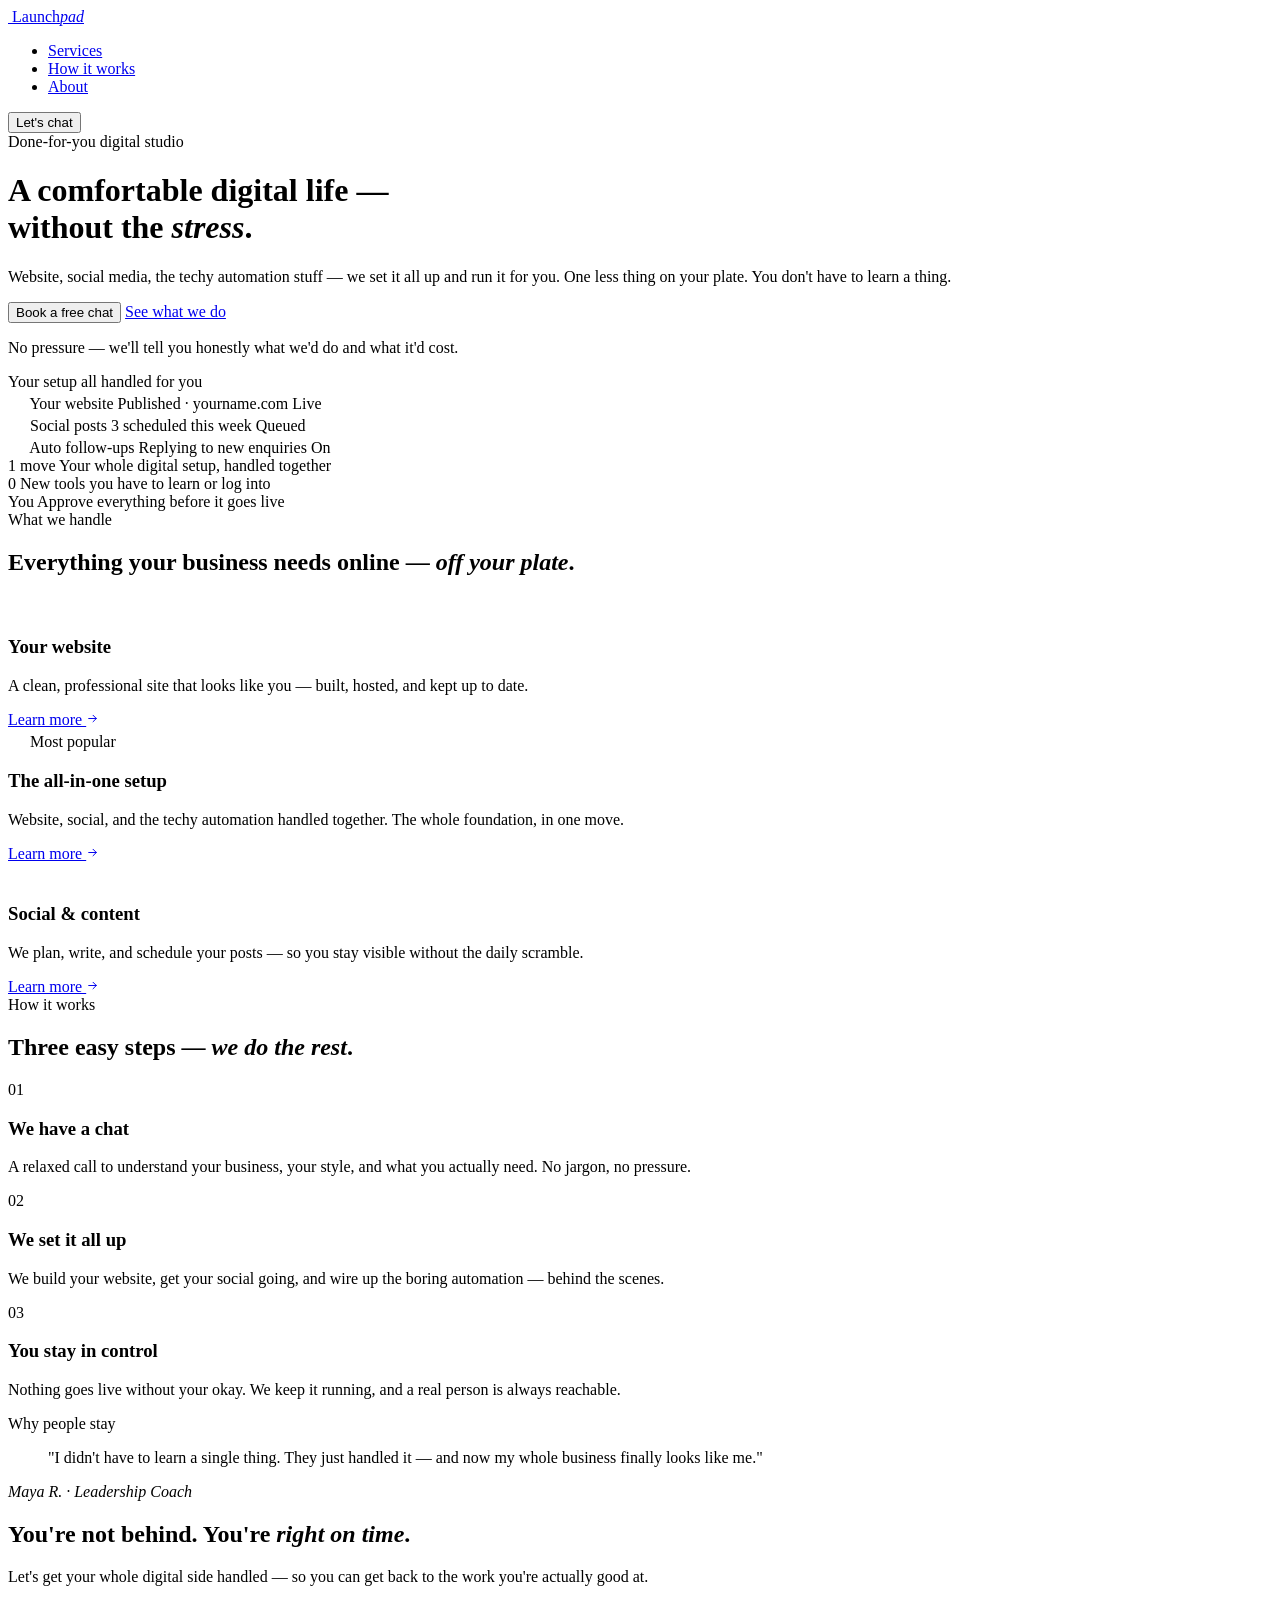
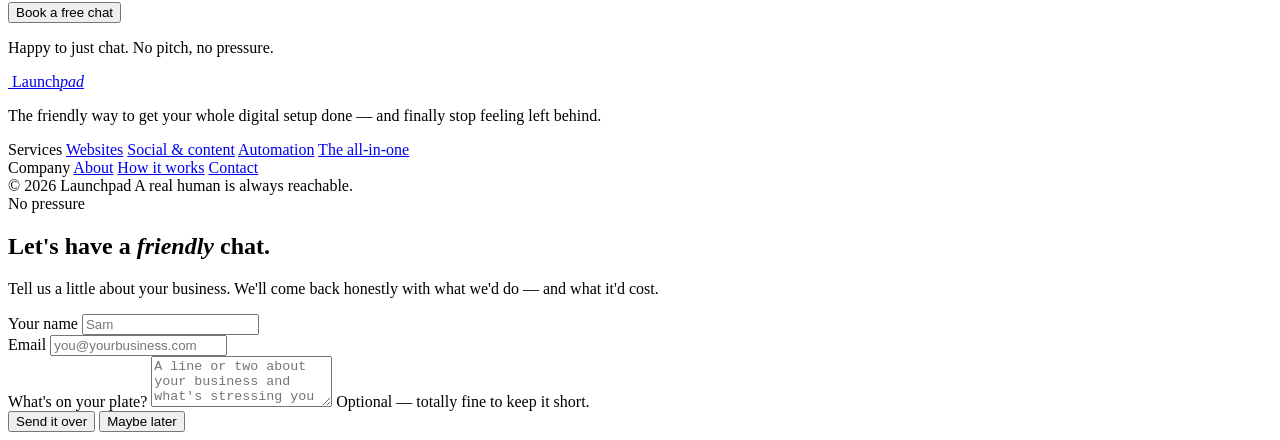
==== index.html @ 90c1f5ce "Add files via upload" ====
<!DOCTYPE html>
<html lang="en">
<head>
  <meta charset="utf-8">
  <meta name="viewport" content="width=device-width, initial-scale=1">
  <title>Launchpad — Done-for-you digital studio</title>
  <meta name="description" content="Website, social media, and the techy automation stuff — we set it all up and run it for you. One less thing on your plate.">

  <!-- Fonts -->
  <link rel="preconnect" href="https://fonts.googleapis.com">
  <link rel="preconnect" href="https://fonts.gstatic.com" crossorigin>
  <link href="https://fonts.googleapis.com/css2?family=DM+Serif+Display:ital@0;1&family=DM+Sans:wght@300;400;500&display=swap" rel="stylesheet">

  <!-- Brand styles -->
  <link rel="stylesheet" href="css/brand.css">

  <!-- Favicon -->
  <link rel="icon" type="image/png" href="assets/launchpad-icon.png">
</head>
<body>

  <!-- ===================== NAV ===================== -->
  <nav class="nav" role="navigation" aria-label="Main navigation">
    <a href="#" class="nav__logo" aria-label="Launchpad home">
      <img src="assets/launchpad-icon.png" alt="" class="nav__logo-img">
      <span class="nav__logo-text">Launch<em>pad</em></span>
    </a>
    <ul class="nav__links" role="list">
      <li><a href="#services" class="active">Services</a></li>
      <li><a href="#how-it-works">How it works</a></li>
      <li><a href="#about">About</a></li>
    </ul>
    <div class="nav__cta">
      <button class="btn btn--primary" data-open-modal>Let's chat</button>
    </div>
  </nav>

  <!-- ===================== HERO ===================== -->
  <header class="hero" id="hero">
    <div class="hero__copy">
      <div class="eyebrow">Done-for-you digital studio</div>

      <h1 class="headline-h1 hero__headline">
        A comfortable digital life —<br>
        without the <em class="accent-word">stress</em>.
      </h1>

      <p class="hero__body">
        Website, social media, the techy automation stuff — we set it all up and run it
        for you. One less thing on your plate. You don't have to learn a thing.
      </p>

      <div class="hero__actions">
        <button class="btn btn--primary" data-open-modal>Book a free chat</button>
        <a href="#services" class="btn btn--outline">See what we do</a>
      </div>

      <p class="hero__reassurance">No pressure — we'll tell you honestly what we'd do and what it'd cost.</p>
    </div>

    <!-- Live status panel -->
    <div class="live-panel" aria-label="Your setup, all handled for you">
      <div class="live-panel__header">
        <span class="live-panel__title">Your setup</span>
        <span class="live-panel__subtitle">all handled for you</span>
      </div>

      <div class="status-card">
        <span class="status-card__icon">
          <!-- icon: site -->
          <svg class="icon" width="18" height="18" viewBox="0 0 24 24" fill="none" stroke="var(--lilac-rose)" stroke-width="1.8" stroke-linecap="round" stroke-linejoin="round" aria-hidden="true">
            <rect x="3" y="4" width="18" height="14" rx="2"/><path d="M3 9h18M8 18v3M16 18v3"/>
          </svg>
        </span>
        <span class="status-card__info">
          <span class="status-card__label">Your website</span>
          <span class="status-card__meta">Published · yourname.com</span>
        </span>
        <span class="badge badge--live">Live</span>
      </div>

      <div class="status-card">
        <span class="status-card__icon">
          <!-- icon: social -->
          <svg class="icon" width="18" height="18" viewBox="0 0 24 24" fill="none" stroke="var(--lilac-rose)" stroke-width="1.8" stroke-linecap="round" stroke-linejoin="round" aria-hidden="true">
            <path d="M18 8a3 3 0 1 0-2.8-4M6 15a3 3 0 1 0 .2 1M18 19a3 3 0 1 0-2.9-3.8"/>
            <path d="M8.6 13.7l6.8 3.6M15.3 7.7l-6.7 3.9"/>
          </svg>
        </span>
        <span class="status-card__info">
          <span class="status-card__label">Social posts</span>
          <span class="status-card__meta">3 scheduled this week</span>
        </span>
        <span class="badge badge--default">Queued</span>
      </div>

      <div class="status-card">
        <span class="status-card__icon">
          <!-- icon: spark -->
          <svg class="icon" width="18" height="18" viewBox="0 0 24 24" fill="none" stroke="var(--lilac-rose)" stroke-width="1.8" stroke-linecap="round" stroke-linejoin="round" aria-hidden="true">
            <path d="M12 3l2.5 5 5.5.8-4 3.9.9 5.5L12 21l-4.9-2.6.9-5.5-4-3.9 5.5-.8z"/>
          </svg>
        </span>
        <span class="status-card__info">
          <span class="status-card__label">Auto follow-ups</span>
          <span class="status-card__meta">Replying to new enquiries</span>
        </span>
        <span class="badge badge--live">On</span>
      </div>
    </div>
  </header>

  <!-- ===================== PROOF BAR ===================== -->
  <section class="proof-bar" aria-label="Why Launchpad">
    <div class="proof-bar__inner">
      <div class="proof-stat">
        <span class="proof-stat__number">1 move</span>
        <span class="proof-stat__label">Your whole digital setup, handled together</span>
      </div>
      <div class="proof-stat">
        <span class="proof-stat__number">0</span>
        <span class="proof-stat__label">New tools you have to learn or log into</span>
      </div>
      <div class="proof-stat">
        <span class="proof-stat__number">You</span>
        <span class="proof-stat__label">Approve everything before it goes live</span>
      </div>
    </div>
  </section>

  <!-- ===================== SERVICES ===================== -->
  <section class="services" id="services">
    <div class="services__inner">
      <div class="section-header">
        <div class="eyebrow">What we handle</div>
        <h2 class="headline-h2">
          Everything your business needs online —
          <em class="accent-word">off your plate</em>.
        </h2>
      </div>

      <div class="services__grid">

        <!-- Website -->
        <div class="service-card">
          <div class="service-card__top">
            <span class="service-card__icon">
              <svg class="icon" width="18" height="18" viewBox="0 0 24 24" fill="none" stroke="var(--lilac-rose)" stroke-width="1.8" stroke-linecap="round" stroke-linejoin="round" aria-hidden="true">
                <rect x="3" y="4" width="18" height="14" rx="2"/><path d="M3 9h18M8 18v3M16 18v3"/>
              </svg>
            </span>
          </div>
          <h3 class="service-card__title">Your website</h3>
          <p class="service-card__body">A clean, professional site that looks like you — built, hosted, and kept up to date.</p>
          <a href="#" class="service-card__link">
            Learn more
            <svg class="icon" width="13" height="13" viewBox="0 0 24 24" fill="none" stroke="currentColor" stroke-width="1.8" stroke-linecap="round" stroke-linejoin="round" aria-hidden="true">
              <path d="M5 12h14M13 6l6 6-6 6"/>
            </svg>
          </a>
        </div>

        <!-- All-in-one (featured / dark) -->
        <div class="service-card service-card--featured">
          <div class="service-card__top">
            <span class="service-card__icon">
              <svg class="icon" width="18" height="18" viewBox="0 0 24 24" fill="none" stroke="var(--lavender)" stroke-width="1.8" stroke-linecap="round" stroke-linejoin="round" aria-hidden="true">
                <path d="M12 3l2.5 5 5.5.8-4 3.9.9 5.5L12 21l-4.9-2.6.9-5.5-4-3.9 5.5-.8z"/>
              </svg>
            </span>
            <span class="badge badge--featured">Most popular</span>
          </div>
          <h3 class="service-card__title">The all-in-one setup</h3>
          <p class="service-card__body">Website, social, and the techy automation handled together. The whole foundation, in one move.</p>
          <a href="#" class="service-card__link">
            Learn more
            <svg class="icon" width="13" height="13" viewBox="0 0 24 24" fill="none" stroke="currentColor" stroke-width="1.8" stroke-linecap="round" stroke-linejoin="round" aria-hidden="true">
              <path d="M5 12h14M13 6l6 6-6 6"/>
            </svg>
          </a>
        </div>

        <!-- Social & content -->
        <div class="service-card">
          <div class="service-card__top">
            <span class="service-card__icon">
              <svg class="icon" width="18" height="18" viewBox="0 0 24 24" fill="none" stroke="var(--lilac-rose)" stroke-width="1.8" stroke-linecap="round" stroke-linejoin="round" aria-hidden="true">
                <path d="M18 8a3 3 0 1 0-2.8-4M6 15a3 3 0 1 0 .2 1M18 19a3 3 0 1 0-2.9-3.8"/>
                <path d="M8.6 13.7l6.8 3.6M15.3 7.7l-6.7 3.9"/>
              </svg>
            </span>
          </div>
          <h3 class="service-card__title">Social &amp; content</h3>
          <p class="service-card__body">We plan, write, and schedule your posts — so you stay visible without the daily scramble.</p>
          <a href="#" class="service-card__link">
            Learn more
            <svg class="icon" width="13" height="13" viewBox="0 0 24 24" fill="none" stroke="currentColor" stroke-width="1.8" stroke-linecap="round" stroke-linejoin="round" aria-hidden="true">
              <path d="M5 12h14M13 6l6 6-6 6"/>
            </svg>
          </a>
        </div>

      </div>
    </div>
  </section>

  <!-- ===================== HOW IT WORKS ===================== -->
  <section class="how-it-works" id="how-it-works">
    <div class="how-it-works__inner">
      <div class="section-header">
        <div class="eyebrow">How it works</div>
        <h2 class="headline-h2">
          Three easy steps — <em class="accent-word">we do the rest</em>.
        </h2>
      </div>

      <div class="how-it-works__grid">
        <div class="step-card">
          <span class="step-card__number">01</span>
          <h3 class="step-card__title">We have a chat</h3>
          <p class="step-card__body">A relaxed call to understand your business, your style, and what you actually need. No jargon, no pressure.</p>
        </div>
        <div class="step-card">
          <span class="step-card__number">02</span>
          <h3 class="step-card__title">We set it all up</h3>
          <p class="step-card__body">We build your website, get your social going, and wire up the boring automation — behind the scenes.</p>
        </div>
        <div class="step-card">
          <span class="step-card__number">03</span>
          <h3 class="step-card__title">You stay in control</h3>
          <p class="step-card__body">Nothing goes live without your okay. We keep it running, and a real person is always reachable.</p>
        </div>
      </div>
    </div>
  </section>

  <!-- ===================== TESTIMONIAL ===================== -->
  <section class="testimonial" id="about">
    <div class="testimonial__inner">
      <div class="eyebrow on-dark">Why people stay</div>
      <blockquote class="testimonial__quote">
        "I didn't have to learn a single thing. They
        <span class="key-phrase">just handled it</span>
        — and now my whole business finally looks like me."
      </blockquote>
      <cite class="testimonial__attribution">Maya R. · Leadership Coach</cite>
    </div>
  </section>

  <!-- ===================== CLOSING CTA ===================== -->
  <section class="cta-section">
    <div class="cta-section__inner">
      <h2 class="headline-h2">
        You're not behind. You're <em class="accent-word">right on time</em>.
      </h2>
      <p class="cta-section__body">
        Let's get your whole digital side handled — so you can get back to the work you're actually good at.
      </p>
      <button class="btn btn--primary" data-open-modal>Book a free chat</button>
      <p class="cta-section__note">Happy to just chat. No pitch, no pressure.</p>
    </div>
  </section>

  <!-- ===================== FOOTER ===================== -->
  <footer class="footer">
    <div class="footer__inner">
      <div class="footer__brand">
        <a href="#" class="nav__logo" aria-label="Launchpad home">
          <img src="assets/launchpad-icon.png" alt="" class="nav__logo-img" style="filter: brightness(0) invert(1);">
          <span class="nav__logo-text" style="color:var(--fg-on-dark-strong);">Launch<em style="color:var(--lavender);">pad</em></span>
        </a>
        <p class="footer__brand-tagline">
          The friendly way to get your whole digital setup done — and finally stop feeling left behind.
        </p>
      </div>

      <div class="footer__col">
        <span class="footer__col-heading">Services</span>
        <a href="#services">Websites</a>
        <a href="#services">Social &amp; content</a>
        <a href="#services">Automation</a>
        <a href="#services">The all-in-one</a>
      </div>

      <div class="footer__col">
        <span class="footer__col-heading">Company</span>
        <a href="#about">About</a>
        <a href="#how-it-works">How it works</a>
        <a href="#" data-open-modal>Contact</a>
      </div>
    </div>

    <div class="footer__bottom">
      <span>© 2026 Launchpad</span>
      <span>A real human is always reachable.</span>
    </div>
  </footer>

  <!-- ===================== CHAT MODAL ===================== -->
  <div class="modal-overlay" id="chat-modal" role="dialog" aria-modal="true" aria-labelledby="modal-heading">

    <div class="modal">

      <!-- Form state -->
      <div id="modal-form-view">
        <div class="modal__header">
          <div class="eyebrow">No pressure</div>
          <h2 class="modal__title" id="modal-heading">
            Let's have a <em class="accent-word">friendly</em> chat.
          </h2>
          <p class="modal__body">
            Tell us a little about your business. We'll come back honestly with what we'd do — and what it'd cost.
          </p>
        </div>

        <form class="modal__form" id="chat-form" novalidate>
          <div class="field">
            <label class="field__label" for="field-name">Your name</label>
            <input class="field__input" id="field-name" type="text" placeholder="Sam" autocomplete="given-name">
            <span class="field__error" id="name-error" role="alert"></span>
          </div>

          <div class="field">
            <label class="field__label" for="field-email">Email</label>
            <input class="field__input" id="field-email" type="email" placeholder="you@yourbusiness.com" autocomplete="email">
            <span class="field__error" id="email-error" role="alert"></span>
          </div>

          <div class="field">
            <label class="field__label" for="field-about">What's on your plate?</label>
            <textarea class="field__textarea" id="field-about" rows="3" placeholder="A line or two about your business and what's stressing you out."></textarea>
            <span class="field__hint">Optional — totally fine to keep it short.</span>
          </div>

          <div class="modal__actions">
            <button type="submit" class="btn btn--primary">Send it over</button>
            <button type="button" class="btn btn--ghost" data-close-modal>Maybe later</button>
          </div>
        </form>
      </div>

      <!-- Confirmation state (hidden until form submits) -->
      <div class="modal__confirm" id="modal-confirm-view" hidden>
        <div class="confirm__icon">
          <svg width="26" height="26" viewBox="0 0 24 24" fill="none" stroke="var(--lilac-rose)" stroke-width="2" stroke-linecap="round" stroke-linejoin="round" aria-hidden="true">
            <path d="M20 6L9 17l-5-5"/>
          </svg>
        </div>
        <h2 class="confirm__title">Got it — <em class="accent-word">talk soon</em>.</h2>
        <p class="confirm__body">
          Thanks, <span id="confirm-name">friend</span>. A real person will get back to you within a day — no bots, no pitch.
        </p>
        <button class="btn btn--secondary" data-close-modal>Back to the site</button>
      </div>

    </div>
  </div>

  <script src="js/main.js"></script>
</body>
</html>
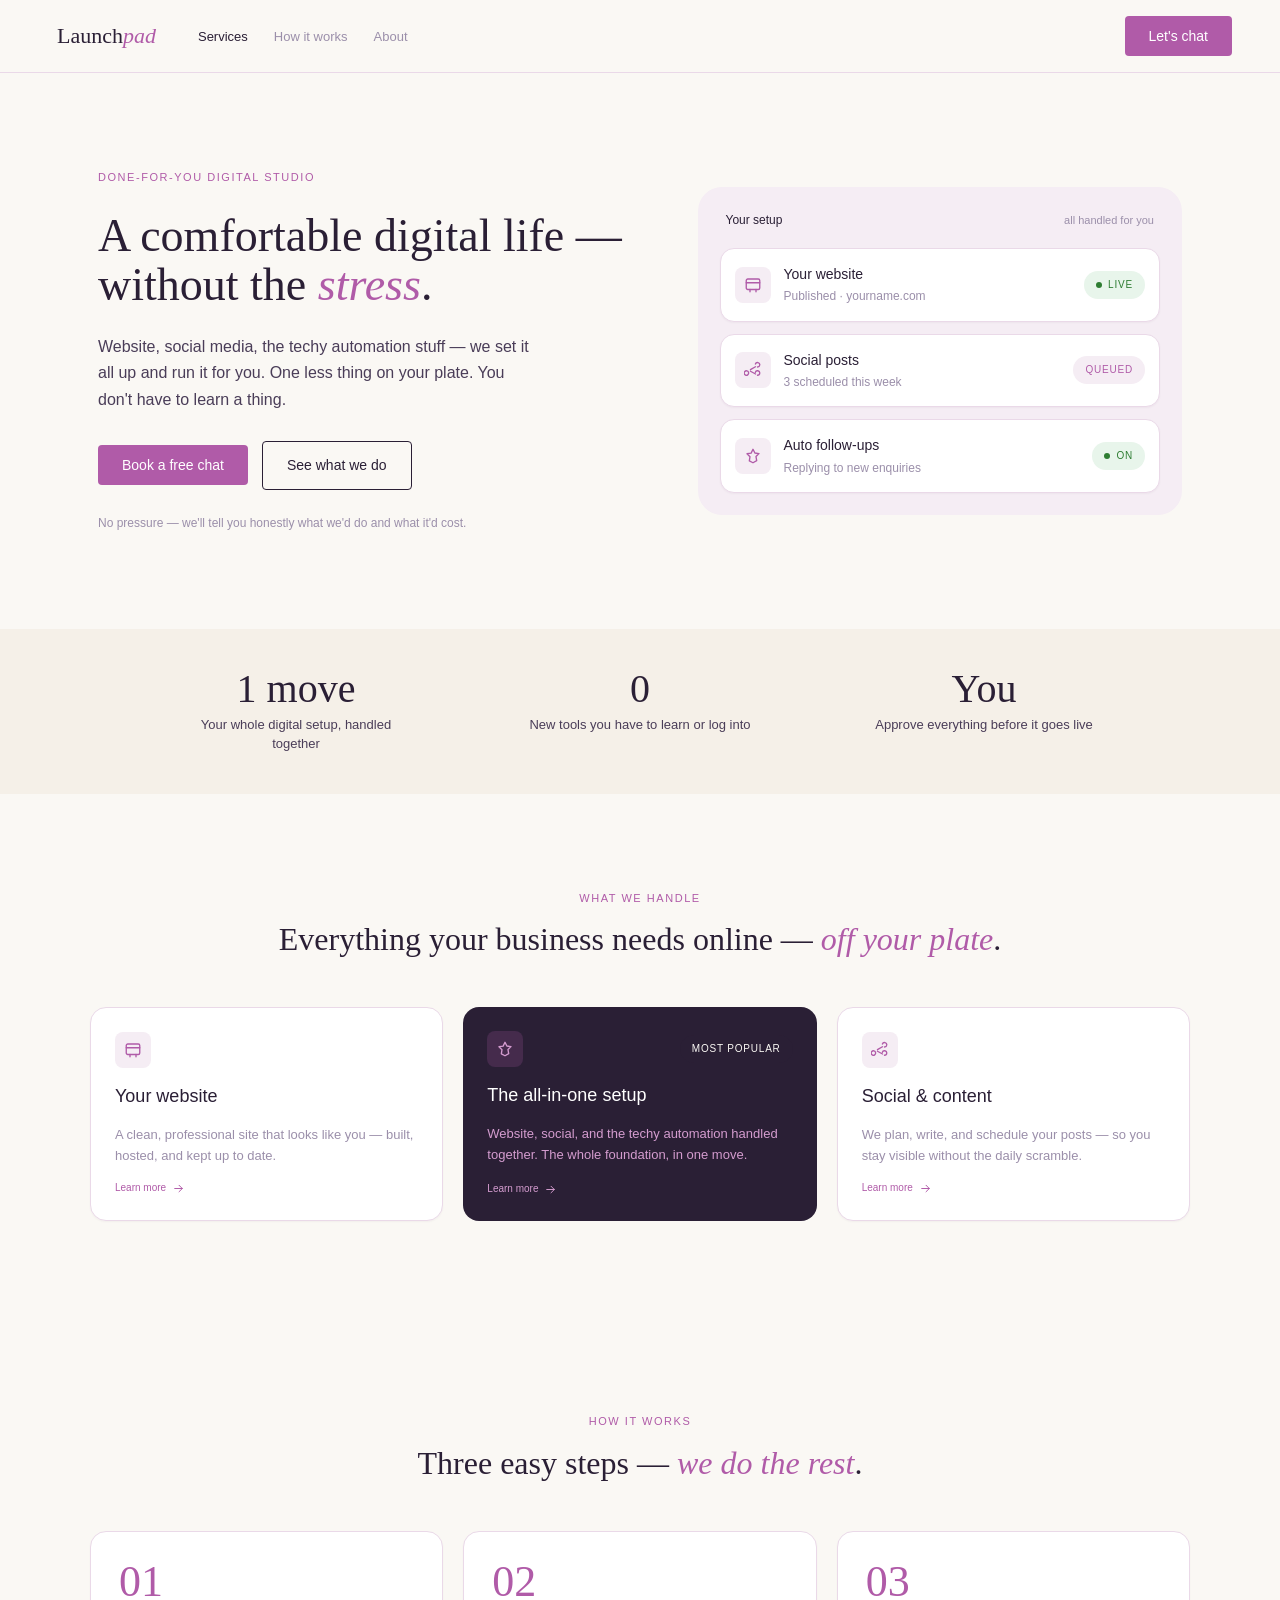
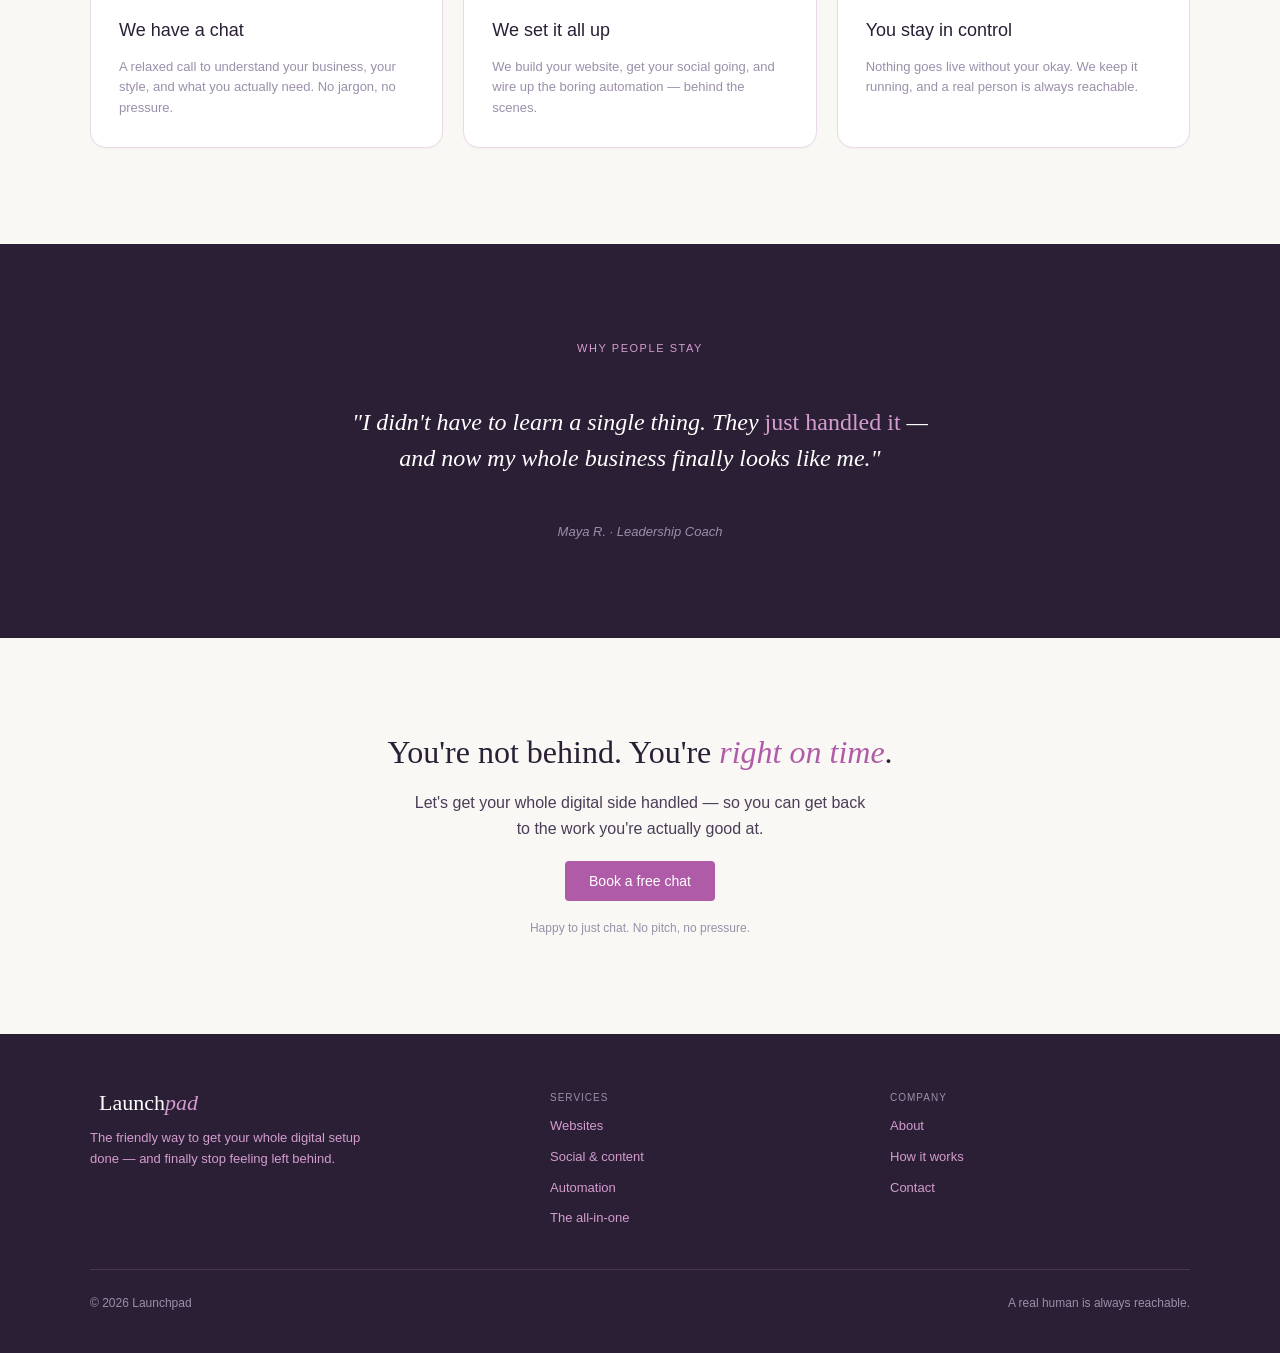
==== commit e713c6fe: "Update index.html" ====
--- a/index.html
+++ b/index.html
@@ -15,14 +15,14 @@
   <link rel="stylesheet" href="css/brand.css">
 
   <!-- Favicon -->
-  <link rel="icon" type="image/png" href="assets/launchpad-icon.png">
+  <link rel="icon" type="image/png" href="launchpad-icon.png">
 </head>
 <body>
 
   <!-- ===================== NAV ===================== -->
   <nav class="nav" role="navigation" aria-label="Main navigation">
     <a href="#" class="nav__logo" aria-label="Launchpad home">
-      <img src="assets/launchpad-icon.png" alt="" class="nav__logo-img">
+      <img src="launchpad-icon.png" alt="" class="nav__logo-img">
       <span class="nav__logo-text">Launch<em>pad</em></span>
     </a>
     <ul class="nav__links" role="list">
@@ -266,7 +266,7 @@
     <div class="footer__inner">
       <div class="footer__brand">
         <a href="#" class="nav__logo" aria-label="Launchpad home">
-          <img src="assets/launchpad-icon.png" alt="" class="nav__logo-img" style="filter: brightness(0) invert(1);">
+          <img src="launchpad-icon.png" alt="" class="nav__logo-img" style="filter: brightness(0) invert(1);">
           <span class="nav__logo-text" style="color:var(--fg-on-dark-strong);">Launch<em style="color:var(--lavender);">pad</em></span>
         </a>
         <p class="footer__brand-tagline">
@@ -356,6 +356,5 @@
     </div>
   </div>
 
-  <script src="js/main.js"></script>
-</body>
-</html>
+  <script src="main.js"></script>
+</b
--- a/css/brand.css
+++ b/css/brand.css
@@ -0,0 +1,743 @@
+/* ============================================================
+   Launchpad — Brand CSS
+   Warm Linen + Lilac Rose. Calm, trustworthy, quietly capable.
+   https://fonts.googleapis.com/css2?family=DM+Serif+Display:ital@0;1&family=DM+Sans:wght@300;400;500&display=swap
+   ============================================================ */
+
+/* ---- Reset ---- */
+*, *::before, *::after { box-sizing: border-box; }
+html, body { margin: 0; padding: 0; }
+
+/* ---- Design tokens ---- */
+:root {
+  /* Raw palette */
+  --lilac-rose: #B05BA8;
+  --ink:        #2A1F35;
+  --linen:      #FAF8F4;
+  --lavender:   #D49CCF;
+  --mist:       #F5EDF4;
+  --mist-deep:  #EAD9E8;
+  --charcoal:   #4A3D58;
+  --stone:      #9B8FAA;
+  --cream:      #F5F0E8;
+  --white:      #FFFFFF;
+
+  /* Status */
+  --success-bg: #E8F5EB;
+  --success-fg: #2E7D32;
+  --error-fg:   #C0392B;
+
+  /* Semantic roles */
+  --bg:               var(--linen);
+  --bg-alt:           var(--cream);
+  --bg-tint:          var(--mist);
+  --bg-dark:          var(--ink);
+  --surface:          var(--white);
+  --fg:               var(--ink);
+  --fg-body:          var(--charcoal);
+  --fg-muted:         var(--stone);
+  --fg-on-dark:       var(--lavender);
+  --fg-on-dark-strong:var(--white);
+  --accent:           var(--lilac-rose);
+  --accent-hover:     var(--lavender);
+  --border:           var(--mist-deep);
+  --border-strong:    var(--ink);
+
+  /* Type */
+  --font-display: "DM Serif Display", Georgia, "Times New Roman", serif;
+  --font-sans:    "DM Sans", -apple-system, BlinkMacSystemFont, "Segoe UI", sans-serif;
+
+  /* Scale */
+  --display-size: 56px;
+  --h1-size:      46px;
+  --h2-size:      32px;
+  --h3-size:      18px;
+  --body-lg-size: 16px;
+  --body-size:    15px;
+  --body-sm-size: 13px;
+  --caption-size: 12px;
+  --label-size:   11px;
+  --micro-size:   10px;
+
+  /* Weights — never above 500 */
+  --w-light:  300;
+  --w-reg:    400;
+  --w-medium: 500;
+
+  /* Spacing */
+  --space-xs:  4px;
+  --space-sm:  8px;
+  --space-md:  16px;
+  --space-lg:  24px;
+  --space-xl:  48px;
+  --space-2xl: 96px;
+
+  /* Radius */
+  --radius-sm:   4px;
+  --radius-md:   8px;
+  --radius-lg:   16px;
+  --radius-xl:   24px;
+  --radius-pill: 999px;
+
+  /* Single card shadow — no decorative shadows anywhere else */
+  --shadow-card: 0 1px 2px rgba(42, 31, 53, 0.04);
+}
+
+/* ---- Base ---- */
+body {
+  background: var(--bg);
+  color: var(--fg-body);
+  font-family: var(--font-sans);
+  font-size: var(--body-size);
+  line-height: 1.6;
+  font-weight: var(--w-reg);
+  -webkit-font-smoothing: antialiased;
+  text-rendering: optimizeLegibility;
+}
+
+h1, h2, h3, h4, p, ul, ol { margin: 0; padding: 0; }
+a { color: var(--accent); text-decoration: none; }
+a:hover { color: var(--accent-hover); }
+img { display: block; max-width: 100%; }
+
+/* ---- Typography helpers ---- */
+.display {
+  font-family: var(--font-display);
+  font-size: var(--display-size);
+  font-weight: var(--w-reg);
+  line-height: 1.08;
+  color: var(--fg);
+}
+.headline-h1 {
+  font-family: var(--font-display);
+  font-size: var(--h1-size);
+  font-weight: var(--w-reg);
+  line-height: 1.12;
+  color: var(--fg);
+}
+.headline-h2 {
+  font-family: var(--font-display);
+  font-size: var(--h2-size);
+  font-weight: var(--w-reg);
+  line-height: 1.18;
+  color: var(--fg);
+}
+.headline-h3 {
+  font-family: var(--font-sans);
+  font-size: var(--h3-size);
+  font-weight: var(--w-medium);
+  line-height: 1.35;
+  color: var(--fg);
+}
+
+/* The brand signature: one italic word in Lilac Rose per headline */
+.accent-word {
+  font-style: italic;
+  color: var(--accent);
+}
+/* On dark backgrounds the italic accent shifts to Lavender */
+.on-dark .accent-word { color: var(--lavender); }
+
+.body-lg   { font-size: var(--body-lg-size); line-height: 1.65; font-weight: var(--w-light); }
+.body-sm   { font-size: var(--body-sm-size); line-height: 1.55; }
+.caption   { font-size: var(--caption-size); line-height: 1.5;  color: var(--fg-muted); }
+
+/* Eyebrow label — uppercase, tracked, Lilac Rose */
+.eyebrow {
+  font-family: var(--font-sans);
+  font-size: var(--label-size);
+  font-weight: var(--w-medium);
+  letter-spacing: 0.14em;
+  text-transform: uppercase;
+  color: var(--accent);
+}
+.eyebrow.on-dark { color: var(--lavender); }
+
+.micro {
+  font-size: var(--micro-size);
+  font-weight: var(--w-medium);
+  letter-spacing: 0.08em;
+  text-transform: uppercase;
+}
+
+/* ---- Layout helpers ---- */
+.container {
+  max-width: 1100px;
+  margin: 0 auto;
+  padding: 0 var(--space-xl);
+}
+.container--narrow { max-width: 720px; }
+.container--wide   { max-width: 1180px; }
+
+/* ---- Navigation ---- */
+.nav {
+  position: sticky;
+  top: 0;
+  z-index: 20;
+  display: flex;
+  align-items: center;
+  gap: 34px;
+  padding: var(--space-md) var(--space-xl);
+  background: var(--linen);
+  border-bottom: 1px solid var(--mist-deep);
+}
+.nav__logo {
+  display: inline-flex;
+  align-items: center;
+  gap: 9px;
+  text-decoration: none;
+}
+.nav__logo-img { height: 26px; width: auto; }
+.nav__logo-text {
+  font-family: var(--font-display);
+  font-size: 22px;
+  line-height: 1;
+  color: var(--ink);
+}
+.nav__logo-text em {
+  font-style: italic;
+  color: var(--lilac-rose);
+}
+.nav__links {
+  display: flex;
+  gap: 26px;
+  margin-left: 8px;
+  list-style: none;
+}
+.nav__links a {
+  font-family: var(--font-sans);
+  font-size: var(--body-sm-size);
+  color: var(--stone);
+  font-weight: var(--w-reg);
+  transition: color 0.15s ease;
+}
+.nav__links a:hover,
+.nav__links a.active {
+  color: var(--ink);
+  font-weight: var(--w-medium);
+}
+.nav__cta { margin-left: auto; }
+
+/* ---- Buttons ---- */
+.btn {
+  display: inline-flex;
+  align-items: center;
+  justify-content: center;
+  gap: 8px;
+  font-family: var(--font-sans);
+  font-weight: var(--w-medium);
+  font-size: 14px;
+  border-radius: var(--radius-sm);
+  border: none;
+  cursor: pointer;
+  padding: 12px 24px;
+  transition: opacity 0.18s ease, transform 0.18s ease;
+  text-decoration: none;
+  white-space: nowrap;
+}
+.btn:hover { opacity: 0.88; transform: translateY(-1px); }
+
+.btn--primary  { background: var(--lilac-rose); color: #fff; }
+.btn--secondary{ background: var(--mist);       color: var(--lilac-rose); }
+.btn--outline  { background: transparent;       color: var(--ink);        border: 1.5px solid var(--ink); }
+.btn--ghost    { background: transparent;       color: var(--lilac-rose); border: 1.5px solid var(--lavender); }
+.btn--sm {
+  font-size: var(--micro-size);
+  letter-spacing: 0.05em;
+  text-transform: uppercase;
+  padding: 8px 16px;
+}
+
+/* ---- Badge / pill ---- */
+.badge {
+  display: inline-flex;
+  align-items: center;
+  gap: 6px;
+  font-family: var(--font-sans);
+  font-size: var(--micro-size);
+  font-weight: var(--w-medium);
+  letter-spacing: 0.08em;
+  text-transform: uppercase;
+  padding: 6px 12px;
+  border-radius: var(--radius-pill);
+}
+.badge--default  { background: var(--mist); color: var(--lilac-rose); }
+.badge--featured { background: var(--ink);  color: var(--linen); }
+.badge--live     { background: var(--success-bg); color: var(--success-fg); }
+.badge--live::before {
+  content: '';
+  display: inline-block;
+  width: 6px;
+  height: 6px;
+  border-radius: 50%;
+  background: var(--success-fg);
+}
+
+/* ---- Hero ---- */
+.hero {
+  display: grid;
+  grid-template-columns: 1.05fr 0.95fr;
+  gap: 64px;
+  align-items: center;
+  padding: var(--space-2xl) var(--space-xl);
+  max-width: 1180px;
+  margin: 0 auto;
+}
+.hero__copy {
+  display: flex;
+  flex-direction: column;
+  gap: var(--space-lg);
+}
+.hero__headline { line-height: 1.08; }
+.hero__body {
+  font-size: var(--body-lg-size);
+  font-weight: var(--w-light);
+  line-height: 1.65;
+  color: var(--charcoal);
+  max-width: 440px;
+}
+.hero__actions {
+  display: flex;
+  gap: 14px;
+  align-items: center;
+  margin-top: var(--space-xs);
+}
+.hero__reassurance {
+  font-size: var(--caption-size);
+  color: var(--stone);
+}
+
+/* Live status panel */
+.live-panel {
+  background: var(--mist);
+  border-radius: var(--radius-xl);
+  padding: 22px;
+  display: flex;
+  flex-direction: column;
+  gap: 12px;
+}
+.live-panel__header {
+  display: flex;
+  align-items: center;
+  justify-content: space-between;
+  padding: 2px 6px 6px;
+}
+.live-panel__title {
+  font-size: 12px;
+  font-weight: var(--w-medium);
+  color: var(--ink);
+}
+.live-panel__subtitle { font-size: 11px; color: var(--stone); }
+
+.status-card {
+  background: var(--white);
+  border: 1px solid var(--mist-deep);
+  border-radius: 14px;
+  padding: 14px;
+  display: flex;
+  align-items: center;
+  gap: 13px;
+  box-shadow: var(--shadow-card);
+}
+.status-card__icon {
+  width: 36px;
+  height: 36px;
+  border-radius: var(--radius-md);
+  background: var(--mist);
+  display: flex;
+  align-items: center;
+  justify-content: center;
+  flex-shrink: 0;
+}
+.status-card__info { display: flex; flex-direction: column; gap: 2px; flex: 1; }
+.status-card__label {
+  font-size: 14px;
+  font-weight: var(--w-medium);
+  color: var(--ink);
+}
+.status-card__meta  { font-size: 12px; color: var(--stone); }
+
+/* ---- Proof bar ---- */
+.proof-bar {
+  background: var(--cream);
+  padding: 40px var(--space-xl);
+}
+.proof-bar__inner {
+  max-width: 1000px;
+  margin: 0 auto;
+  display: grid;
+  grid-template-columns: repeat(3, 1fr);
+  gap: 32px;
+}
+.proof-stat {
+  display: flex;
+  flex-direction: column;
+  gap: 6px;
+  text-align: center;
+  align-items: center;
+}
+.proof-stat__number {
+  font-family: var(--font-display);
+  font-size: 40px;
+  line-height: 1;
+  color: var(--ink);
+}
+.proof-stat__label {
+  font-size: var(--body-sm-size);
+  color: var(--charcoal);
+  max-width: 240px;
+  line-height: 1.5;
+}
+
+/* ---- Services ---- */
+.services {
+  padding: var(--space-2xl) var(--space-xl);
+}
+.services__inner { max-width: 1100px; margin: 0 auto; }
+.section-header {
+  display: flex;
+  flex-direction: column;
+  gap: 14px;
+  align-items: center;
+  text-align: center;
+  margin-bottom: var(--space-xl);
+}
+.services__grid {
+  display: grid;
+  grid-template-columns: repeat(3, 1fr);
+  gap: 20px;
+  align-items: stretch;
+}
+
+/* Service card */
+.service-card {
+  background: var(--white);
+  border: 1px solid var(--mist-deep);
+  border-radius: var(--radius-lg);
+  padding: var(--space-lg);
+  display: flex;
+  flex-direction: column;
+  gap: 14px;
+  box-shadow: var(--shadow-card);
+}
+.service-card--featured {
+  background: var(--ink);
+  border: none;
+  box-shadow: none;
+}
+.service-card__top {
+  display: flex;
+  align-items: center;
+  justify-content: space-between;
+}
+.service-card__icon {
+  width: 36px;
+  height: 36px;
+  border-radius: var(--radius-md);
+  background: var(--mist);
+  display: flex;
+  align-items: center;
+  justify-content: center;
+}
+.service-card--featured .service-card__icon {
+  background: rgba(176, 91, 168, 0.2);
+}
+.service-card__title {
+  font-family: var(--font-sans);
+  font-size: var(--h3-size);
+  font-weight: var(--w-medium);
+  color: var(--ink);
+}
+.service-card--featured .service-card__title { color: var(--white); }
+.service-card__body {
+  font-size: var(--body-sm-size);
+  line-height: 1.6;
+  color: var(--stone);
+  flex: 1;
+}
+.service-card--featured .service-card__body { color: var(--lavender); }
+.service-card__link {
+  font-size: var(--micro-size);
+  font-weight: var(--w-medium);
+  color: var(--lilac-rose);
+  display: inline-flex;
+  align-items: center;
+  gap: 6px;
+  text-decoration: none;
+}
+.service-card--featured .service-card__link { color: var(--lavender); }
+.service-card__link:hover { opacity: 0.8; }
+
+/* ---- How it works ---- */
+.how-it-works {
+  background: var(--linen);
+  padding: var(--space-2xl) var(--space-xl);
+}
+.how-it-works__inner { max-width: 1100px; margin: 0 auto; }
+.how-it-works__grid {
+  display: grid;
+  grid-template-columns: repeat(3, 1fr);
+  gap: 20px;
+}
+.step-card {
+  background: var(--white);
+  border: 1px solid var(--mist-deep);
+  border-radius: var(--radius-lg);
+  padding: 28px;
+  display: flex;
+  flex-direction: column;
+  gap: 12px;
+  box-shadow: var(--shadow-card);
+}
+.step-card__number {
+  font-family: var(--font-display);
+  font-size: 44px;
+  line-height: 1;
+  color: var(--lilac-rose);
+}
+.step-card__title {
+  font-family: var(--font-sans);
+  font-size: var(--h3-size);
+  font-weight: var(--w-medium);
+  color: var(--ink);
+}
+.step-card__body {
+  font-size: var(--body-sm-size);
+  line-height: 1.6;
+  color: var(--stone);
+}
+
+/* ---- Testimonial ---- */
+.testimonial {
+  background: var(--ink);
+  padding: var(--space-2xl) var(--space-xl);
+}
+.testimonial__inner {
+  max-width: 700px;
+  margin: 0 auto;
+  display: flex;
+  flex-direction: column;
+  gap: 22px;
+  align-items: center;
+  text-align: center;
+}
+.testimonial__quote {
+  font-family: var(--font-display);
+  font-style: italic;
+  font-weight: var(--w-reg);
+  font-size: 24px;
+  line-height: 1.5;
+  color: var(--white);
+  max-width: 600px;
+}
+.testimonial__quote .key-phrase {
+  font-style: normal;
+  color: var(--lavender);
+}
+.testimonial__attribution {
+  font-size: var(--body-sm-size);
+  color: var(--stone);
+}
+
+/* ---- Closing CTA ---- */
+.cta-section {
+  padding: var(--space-2xl) var(--space-xl);
+}
+.cta-section__inner {
+  max-width: 720px;
+  margin: 0 auto;
+  display: flex;
+  flex-direction: column;
+  gap: 18px;
+  align-items: center;
+  text-align: center;
+}
+.cta-section__body {
+  font-size: var(--body-lg-size);
+  font-weight: var(--w-light);
+  line-height: 1.65;
+  color: var(--charcoal);
+  max-width: 460px;
+}
+.cta-section__note { font-size: var(--caption-size); color: var(--stone); }
+
+/* ---- Footer ---- */
+.footer {
+  background: var(--ink);
+  padding: 56px var(--space-xl) 40px;
+}
+.footer__inner {
+  max-width: 1100px;
+  margin: 0 auto;
+  display: grid;
+  grid-template-columns: 1.4fr 1fr 1fr;
+  gap: 40px;
+  align-items: start;
+}
+.footer__brand { display: flex; flex-direction: column; gap: 12px; }
+.footer__brand-tagline {
+  font-size: var(--body-sm-size);
+  font-weight: var(--w-light);
+  line-height: 1.6;
+  color: var(--lavender);
+  max-width: 280px;
+}
+.footer__col { display: flex; flex-direction: column; gap: 10px; }
+.footer__col-heading {
+  font-size: var(--micro-size);
+  font-weight: var(--w-medium);
+  letter-spacing: 0.1em;
+  text-transform: uppercase;
+  color: var(--stone);
+}
+.footer__col a {
+  font-size: var(--body-sm-size);
+  color: var(--lavender);
+}
+.footer__col a:hover { color: var(--white); }
+.footer__bottom {
+  max-width: 1100px;
+  margin: 40px auto 0;
+  padding-top: var(--space-lg);
+  border-top: 1px solid rgba(212, 156, 207, 0.18);
+  display: flex;
+  justify-content: space-between;
+}
+.footer__bottom span {
+  font-size: var(--caption-size);
+  color: var(--stone);
+}
+
+/* ---- Chat modal ---- */
+.modal-overlay {
+  position: fixed;
+  inset: 0;
+  z-index: 100;
+  background: rgba(42, 31, 53, 0.5);
+  display: flex;
+  align-items: center;
+  justify-content: center;
+  padding: var(--space-lg);
+  backdrop-filter: blur(2px);
+  opacity: 0;
+  pointer-events: none;
+  transition: opacity 0.2s ease;
+}
+.modal-overlay.is-open {
+  opacity: 1;
+  pointer-events: auto;
+}
+.modal {
+  background: var(--white);
+  border-radius: var(--radius-xl);
+  padding: 32px;
+  width: min(460px, 100%);
+  display: flex;
+  flex-direction: column;
+  gap: 18px;
+  box-shadow: 0 12px 40px rgba(42, 31, 53, 0.18);
+  transform: translateY(8px);
+  transition: transform 0.2s ease;
+}
+.modal-overlay.is-open .modal { transform: translateY(0); }
+
+.modal__header { display: flex; flex-direction: column; gap: 8px; }
+.modal__title  { font-family: var(--font-display); font-size: 28px; font-weight: var(--w-reg); color: var(--ink); line-height: 1.2; }
+.modal__title .accent-word { font-style: italic; color: var(--accent); }
+.modal__body   { font-size: 14px; font-weight: var(--w-light); line-height: 1.6; color: var(--charcoal); }
+
+.modal__form   { display: flex; flex-direction: column; gap: 14px; }
+.modal__actions{ display: flex; gap: 12px; margin-top: 4px; }
+
+/* Form field */
+.field { display: flex; flex-direction: column; gap: 6px; }
+.field__label {
+  font-size: var(--micro-size);
+  font-weight: var(--w-medium);
+  letter-spacing: 0.04em;
+  text-transform: uppercase;
+  color: var(--charcoal);
+}
+.field__input,
+.field__textarea {
+  font-family: var(--font-sans);
+  font-size: 14px;
+  color: var(--ink);
+  background: var(--white);
+  border: 1.5px solid var(--mist-deep);
+  border-radius: var(--radius-md);
+  padding: 10px 14px;
+  width: 100%;
+  outline: none;
+  transition: border-color 0.15s ease, box-shadow 0.15s ease;
+}
+.field__textarea { resize: vertical; }
+.field__input::placeholder,
+.field__textarea::placeholder { color: var(--stone); }
+.field__input:focus,
+.field__textarea:focus {
+  border-color: var(--lilac-rose);
+  box-shadow: 0 0 0 3px var(--mist);
+}
+.field__input.has-error,
+.field__textarea.has-error { border-color: var(--error-fg); }
+.field__hint { font-size: var(--micro-size); color: var(--stone); }
+.field__error { font-size: var(--micro-size); color: var(--error-fg); }
+
+/* Modal confirmation state */
+.modal__confirm {
+  display: flex;
+  flex-direction: column;
+  gap: 16px;
+  align-items: center;
+  text-align: center;
+  padding: 12px 0;
+}
+.confirm__icon {
+  width: 56px;
+  height: 56px;
+  border-radius: 50%;
+  background: var(--mist);
+  display: flex;
+  align-items: center;
+  justify-content: center;
+}
+.confirm__title {
+  font-family: var(--font-display);
+  font-size: 26px;
+  font-weight: var(--w-reg);
+  color: var(--ink);
+  line-height: 1.2;
+}
+.confirm__title .accent-word { font-style: italic; color: var(--accent); }
+.confirm__body {
+  font-size: 14px;
+  font-weight: var(--w-light);
+  line-height: 1.6;
+  color: var(--charcoal);
+  max-width: 320px;
+}
+
+/* ---- Inline SVG icon helper ---- */
+.icon { display: inline-block; vertical-align: middle; flex-shrink: 0; }
+
+/* ---- Responsive ---- */
+@media (max-width: 860px) {
+  .hero {
+    grid-template-columns: 1fr;
+    gap: 48px;
+    padding: 64px 24px;
+  }
+  .hero__body { max-width: 100%; }
+  .services__grid,
+  .how-it-works__grid,
+  .proof-bar__inner { grid-template-columns: 1fr; }
+  .footer__inner { grid-template-columns: 1fr 1fr; }
+  .nav { padding: var(--space-md) var(--space-lg); gap: 20px; }
+  .nav__links { display: none; }
+}
+@media (max-width: 520px) {
+  .footer__inner { grid-template-columns: 1fr; }
+  .hero__actions { flex-direction: column; align-items: flex-start; }
+  .modal { padding: 24px; }
+}
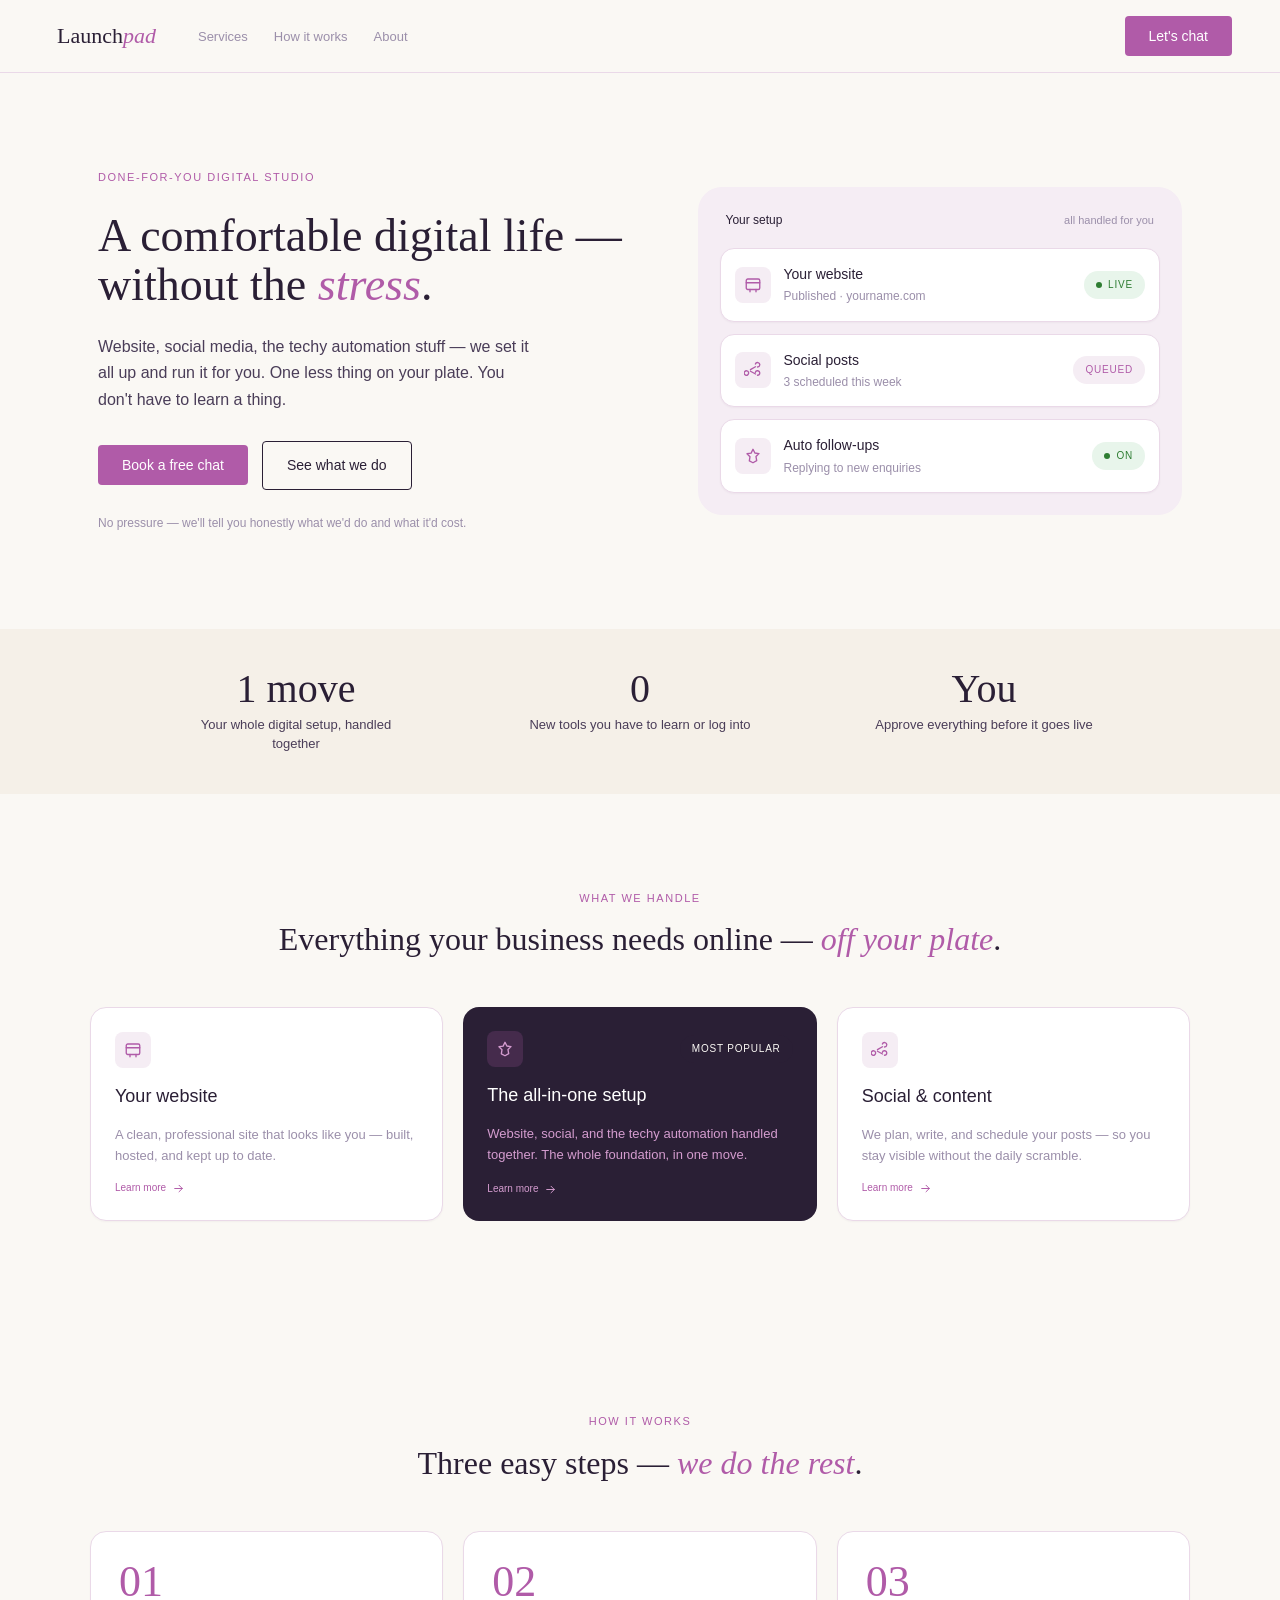
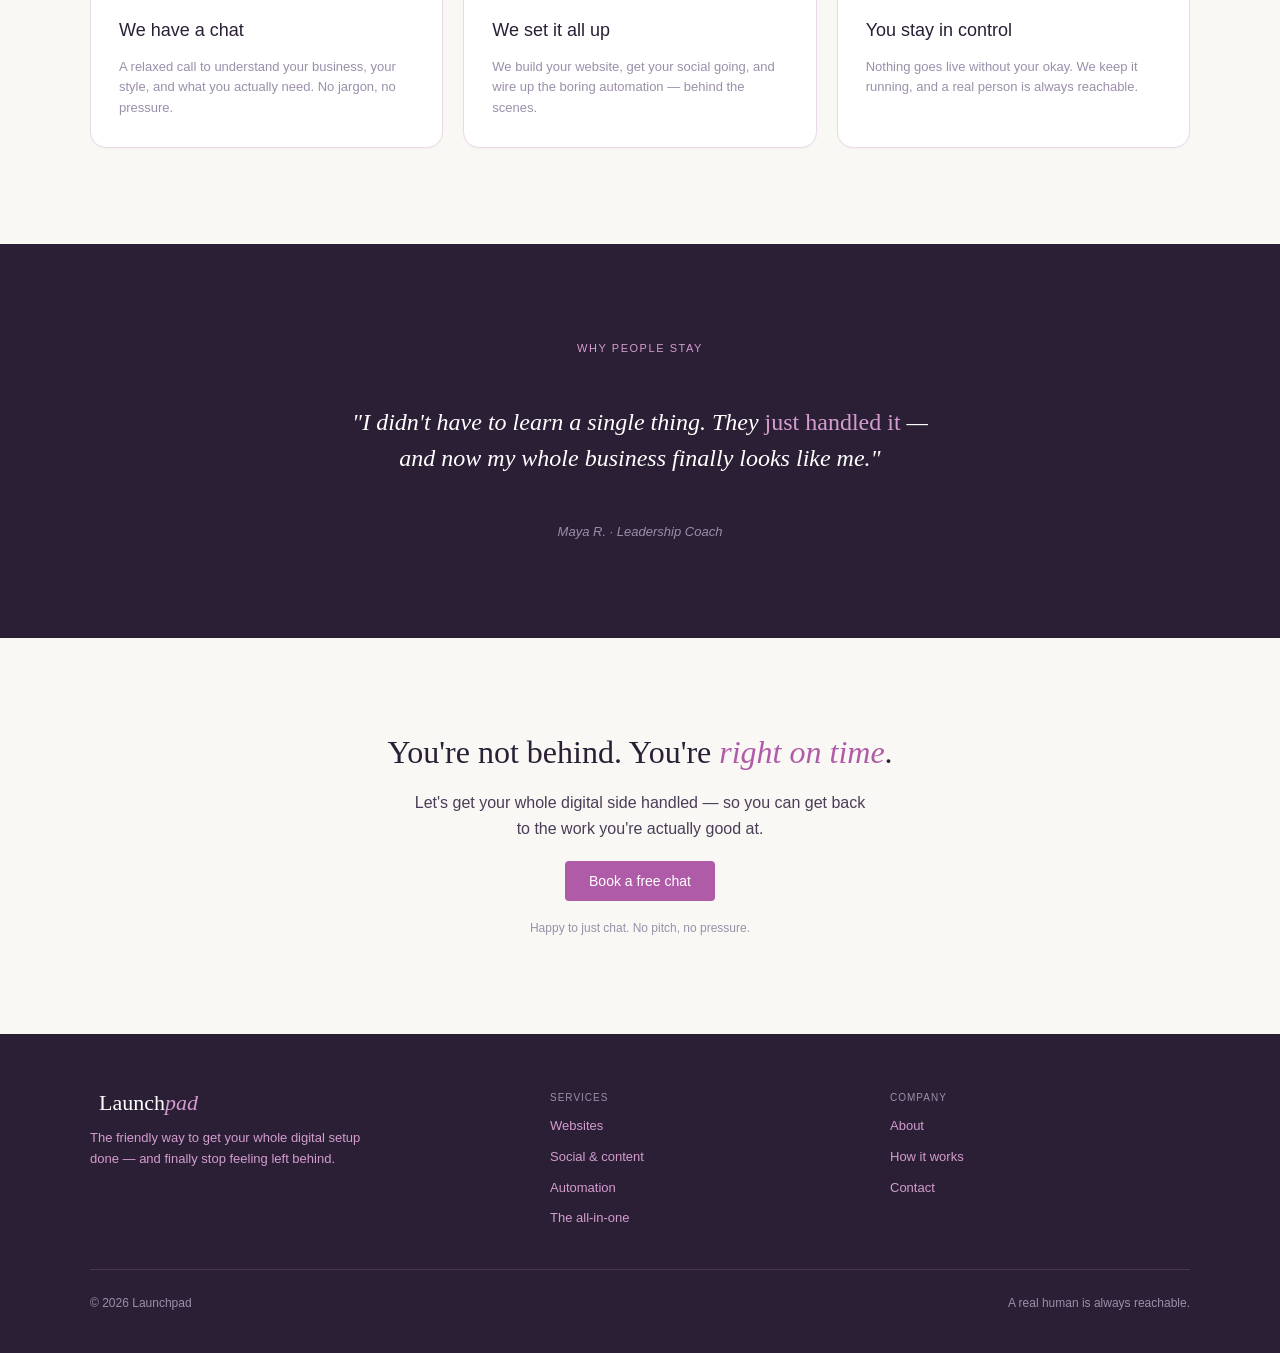
==== commit 0290b929: "Update index.html" ====
--- a/index.html
+++ b/index.html
@@ -356,5 +356,5 @@
     </div>
   </div>
 
-  <script src="main.js"></script>
+  <script src="js/main.js"></script>
 </b
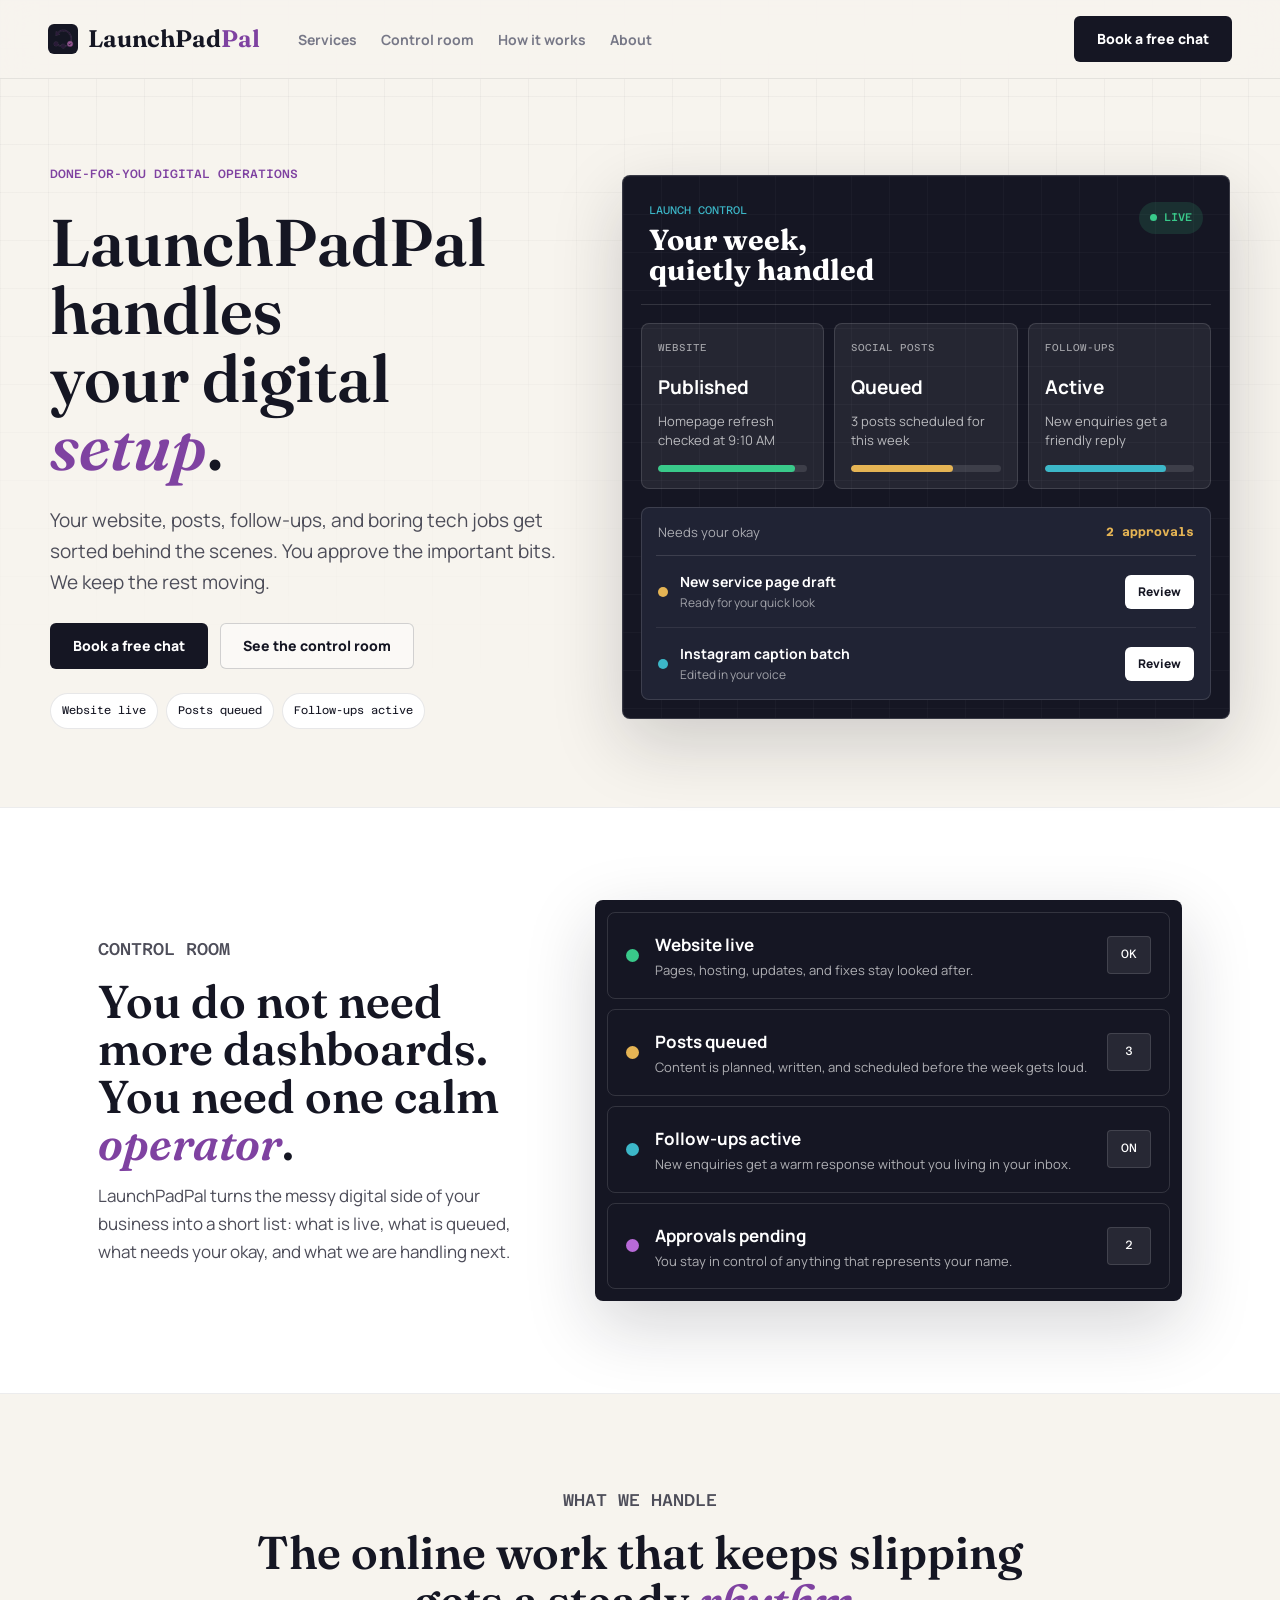
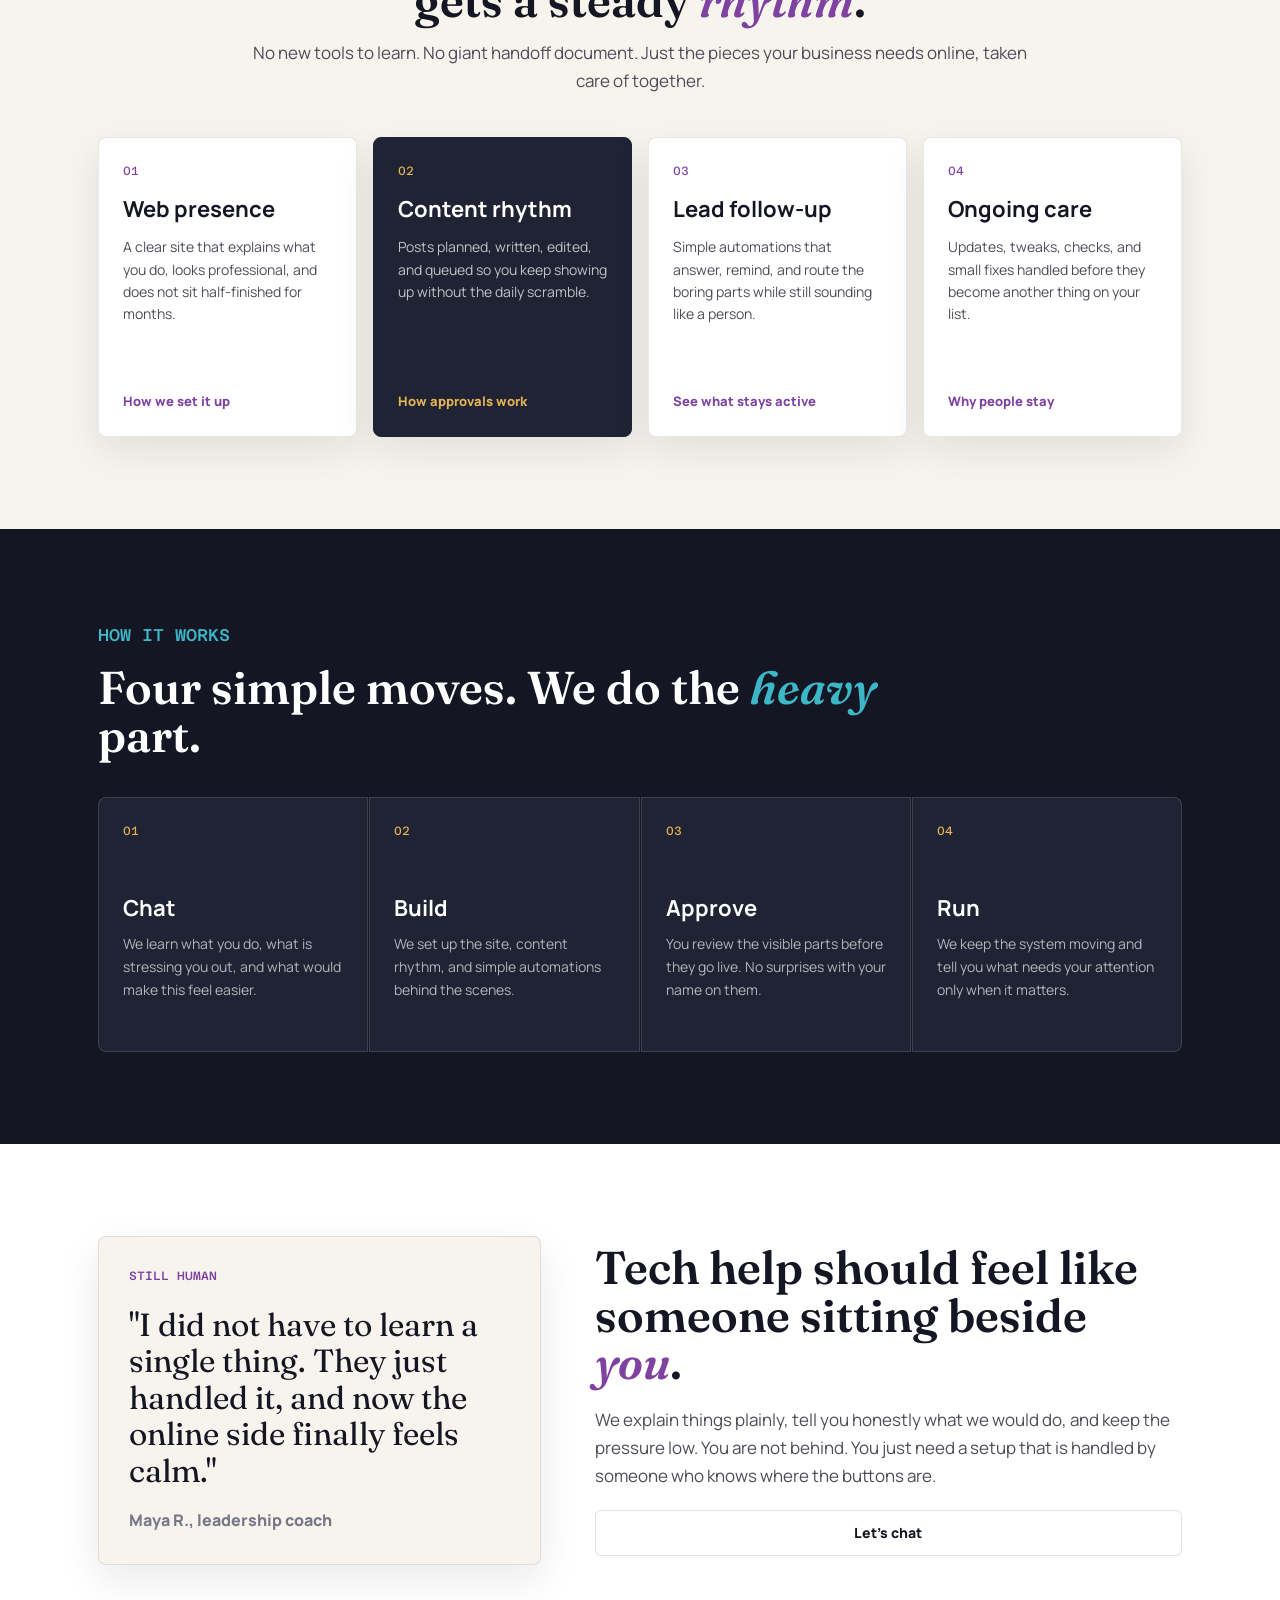
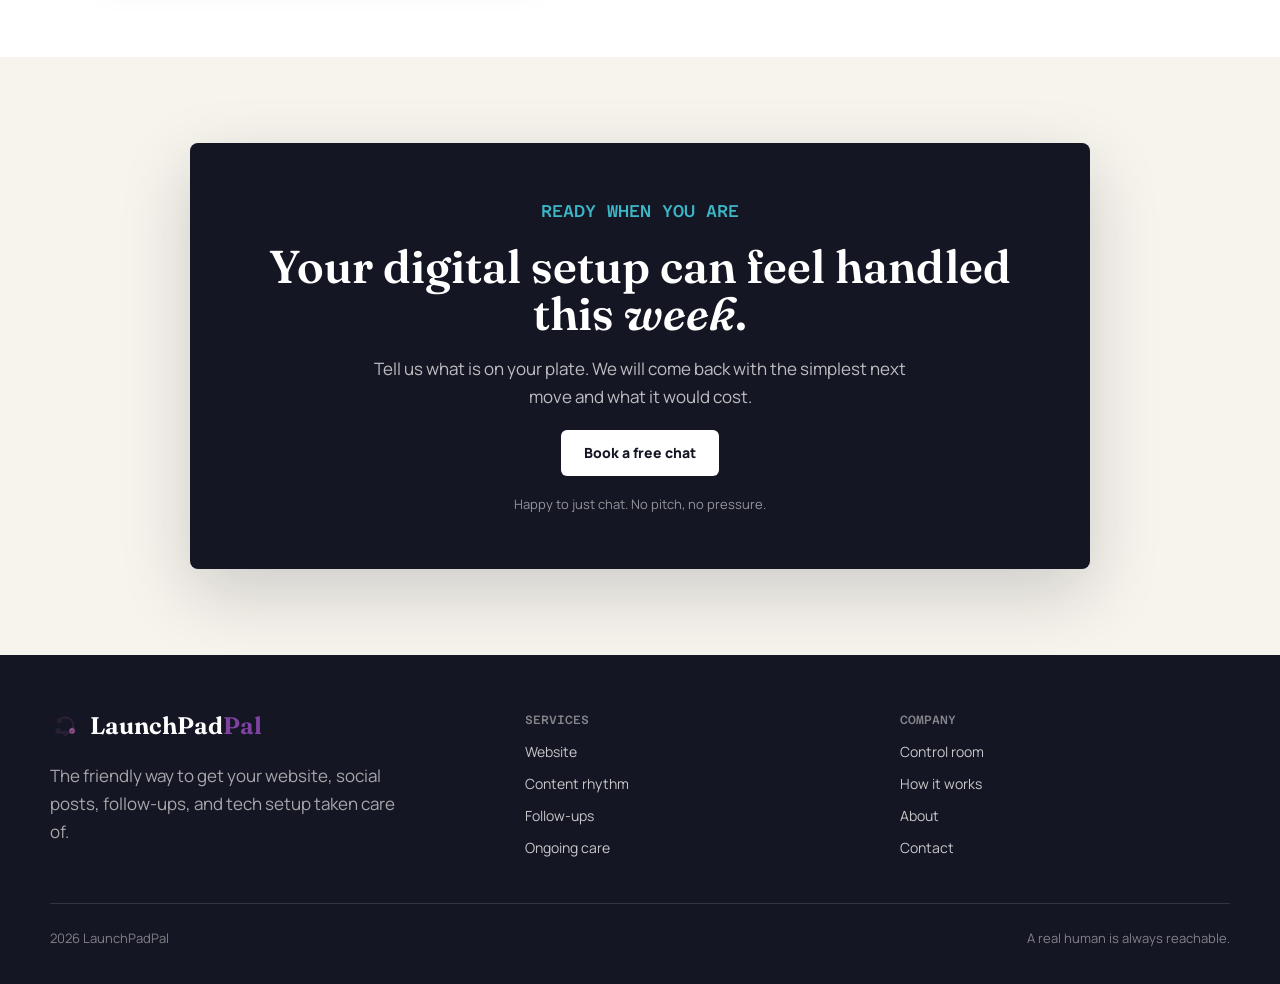
==== commit 1d356cb1: "feat: redesign site with operations deck" ====
--- a/index.html
+++ b/index.html
@@ -3,313 +3,311 @@
 <head>
   <meta charset="utf-8">
   <meta name="viewport" content="width=device-width, initial-scale=1">
-  <title>Launchpad — Done-for-you digital studio</title>
-  <meta name="description" content="Website, social media, and the techy automation stuff — we set it all up and run it for you. One less thing on your plate.">
-
-  <!-- Fonts -->
+  <title>LaunchPadPal - Digital setup handled for you</title>
+  <meta name="description" content="LaunchPadPal handles your website, social posts, follow-ups, and ongoing digital setup so you can stay focused on your work.">
+  <meta name="color-scheme" content="light">
+
   <link rel="preconnect" href="https://fonts.googleapis.com">
   <link rel="preconnect" href="https://fonts.gstatic.com" crossorigin>
-  <link href="https://fonts.googleapis.com/css2?family=DM+Serif+Display:ital@0;1&family=DM+Sans:wght@300;400;500&display=swap" rel="stylesheet">
-
-  <!-- Brand styles -->
+  <link href="https://fonts.googleapis.com/css2?family=Azeret+Mono:wght@400;500&family=Fraunces:opsz,wght,SOFT@9..144,400..650,40&family=Manrope:wght@400;500;600;700&display=swap" rel="stylesheet">
+
   <link rel="stylesheet" href="css/brand.css">
-
-  <!-- Favicon -->
-  <link rel="icon" type="image/png" href="launchpad-icon.png">
+  <link rel="icon" type="image/png" href="assets/launchpad-icon.png">
 </head>
 <body>
-
-  <!-- ===================== NAV ===================== -->
   <nav class="nav" role="navigation" aria-label="Main navigation">
-    <a href="#" class="nav__logo" aria-label="Launchpad home">
-      <img src="launchpad-icon.png" alt="" class="nav__logo-img">
-      <span class="nav__logo-text">Launch<em>pad</em></span>
+    <a href="#hero" class="nav__logo" aria-label="LaunchPadPal home">
+      <img src="assets/launchpad-icon.png" alt="" class="nav__logo-img">
+      <span class="nav__logo-text">LaunchPad<span>Pal</span></span>
     </a>
+
     <ul class="nav__links" role="list">
       <li><a href="#services" class="active">Services</a></li>
+      <li><a href="#control-room">Control room</a></li>
       <li><a href="#how-it-works">How it works</a></li>
       <li><a href="#about">About</a></li>
     </ul>
-    <div class="nav__cta">
-      <button class="btn btn--primary" data-open-modal>Let's chat</button>
-    </div>
+
+    <button class="btn btn--primary nav__cta" data-open-modal>Book a free chat</button>
   </nav>
 
-  <!-- ===================== HERO ===================== -->
   <header class="hero" id="hero">
-    <div class="hero__copy">
-      <div class="eyebrow">Done-for-you digital studio</div>
-
-      <h1 class="headline-h1 hero__headline">
-        A comfortable digital life —<br>
-        without the <em class="accent-word">stress</em>.
-      </h1>
-
-      <p class="hero__body">
-        Website, social media, the techy automation stuff — we set it all up and run it
-        for you. One less thing on your plate. You don't have to learn a thing.
-      </p>
-
-      <div class="hero__actions">
-        <button class="btn btn--primary" data-open-modal>Book a free chat</button>
-        <a href="#services" class="btn btn--outline">See what we do</a>
-      </div>
-
-      <p class="hero__reassurance">No pressure — we'll tell you honestly what we'd do and what it'd cost.</p>
-    </div>
-
-    <!-- Live status panel -->
-    <div class="live-panel" aria-label="Your setup, all handled for you">
-      <div class="live-panel__header">
-        <span class="live-panel__title">Your setup</span>
-        <span class="live-panel__subtitle">all handled for you</span>
-      </div>
-
-      <div class="status-card">
-        <span class="status-card__icon">
-          <!-- icon: site -->
-          <svg class="icon" width="18" height="18" viewBox="0 0 24 24" fill="none" stroke="var(--lilac-rose)" stroke-width="1.8" stroke-linecap="round" stroke-linejoin="round" aria-hidden="true">
-            <rect x="3" y="4" width="18" height="14" rx="2"/><path d="M3 9h18M8 18v3M16 18v3"/>
-          </svg>
-        </span>
-        <span class="status-card__info">
-          <span class="status-card__label">Your website</span>
-          <span class="status-card__meta">Published · yourname.com</span>
-        </span>
-        <span class="badge badge--live">Live</span>
-      </div>
-
-      <div class="status-card">
-        <span class="status-card__icon">
-          <!-- icon: social -->
-          <svg class="icon" width="18" height="18" viewBox="0 0 24 24" fill="none" stroke="var(--lilac-rose)" stroke-width="1.8" stroke-linecap="round" stroke-linejoin="round" aria-hidden="true">
-            <path d="M18 8a3 3 0 1 0-2.8-4M6 15a3 3 0 1 0 .2 1M18 19a3 3 0 1 0-2.9-3.8"/>
-            <path d="M8.6 13.7l6.8 3.6M15.3 7.7l-6.7 3.9"/>
-          </svg>
-        </span>
-        <span class="status-card__info">
-          <span class="status-card__label">Social posts</span>
-          <span class="status-card__meta">3 scheduled this week</span>
-        </span>
-        <span class="badge badge--default">Queued</span>
-      </div>
-
-      <div class="status-card">
-        <span class="status-card__icon">
-          <!-- icon: spark -->
-          <svg class="icon" width="18" height="18" viewBox="0 0 24 24" fill="none" stroke="var(--lilac-rose)" stroke-width="1.8" stroke-linecap="round" stroke-linejoin="round" aria-hidden="true">
-            <path d="M12 3l2.5 5 5.5.8-4 3.9.9 5.5L12 21l-4.9-2.6.9-5.5-4-3.9 5.5-.8z"/>
-          </svg>
-        </span>
-        <span class="status-card__info">
-          <span class="status-card__label">Auto follow-ups</span>
-          <span class="status-card__meta">Replying to new enquiries</span>
-        </span>
-        <span class="badge badge--live">On</span>
-      </div>
+    <div class="hero__inner">
+      <div class="hero__copy">
+        <p class="eyebrow">Done-for-you digital operations</p>
+        <h1 class="headline-h1">LaunchPadPal handles<br>your digital <em>setup</em>.</h1>
+        <p class="hero__body">
+          Your website, posts, follow-ups, and boring tech jobs get sorted behind the scenes.
+          You approve the important bits. We keep the rest moving.
+        </p>
+
+        <div class="hero__actions">
+          <button class="btn btn--primary" data-open-modal>Book a free chat</button>
+          <a href="#control-room" class="btn btn--outline">See the control room</a>
+        </div>
+
+        <div class="hero__signals" aria-label="What LaunchPadPal handles">
+          <span>Website live</span>
+          <span>Posts queued</span>
+          <span>Follow-ups active</span>
+        </div>
+      </div>
+
+      <section class="ops-deck" aria-label="LaunchPadPal control room preview">
+        <div class="deck-chrome">
+          <div>
+            <p class="deck-kicker">Launch control</p>
+            <h2>Your week,<br>quietly handled</h2>
+          </div>
+          <span class="status-pill status-pill--live">Live</span>
+        </div>
+
+        <div class="deck-grid">
+          <article class="deck-tile">
+            <span class="tile-label">Website</span>
+            <strong>Published</strong>
+            <p>Homepage refresh checked at 9:10 AM</p>
+            <span class="tile-meter"><span style="width: 92%"></span></span>
+          </article>
+
+          <article class="deck-tile">
+            <span class="tile-label">Social posts</span>
+            <strong>Queued</strong>
+            <p>3 posts scheduled for this week</p>
+            <span class="tile-meter tile-meter--amber"><span style="width: 68%"></span></span>
+          </article>
+
+          <article class="deck-tile">
+            <span class="tile-label">Follow-ups</span>
+            <strong>Active</strong>
+            <p>New enquiries get a friendly reply</p>
+            <span class="tile-meter tile-meter--teal"><span style="width: 81%"></span></span>
+          </article>
+        </div>
+
+        <div class="approval-panel">
+          <div class="approval-panel__top">
+            <span>Needs your okay</span>
+            <strong>2 approvals</strong>
+          </div>
+          <div class="approval-row">
+            <span class="approval-dot approval-dot--amber"></span>
+            <div>
+              <strong>New service page draft</strong>
+              <p>Ready for your quick look</p>
+            </div>
+            <button class="mini-btn" data-open-modal>Review</button>
+          </div>
+          <div class="approval-row">
+            <span class="approval-dot approval-dot--teal"></span>
+            <div>
+              <strong>Instagram caption batch</strong>
+              <p>Edited in your voice</p>
+            </div>
+            <button class="mini-btn" data-open-modal>Review</button>
+          </div>
+        </div>
+      </section>
     </div>
   </header>
 
-  <!-- ===================== PROOF BAR ===================== -->
-  <section class="proof-bar" aria-label="Why Launchpad">
-    <div class="proof-bar__inner">
-      <div class="proof-stat">
-        <span class="proof-stat__number">1 move</span>
-        <span class="proof-stat__label">Your whole digital setup, handled together</span>
-      </div>
-      <div class="proof-stat">
-        <span class="proof-stat__number">0</span>
-        <span class="proof-stat__label">New tools you have to learn or log into</span>
-      </div>
-      <div class="proof-stat">
-        <span class="proof-stat__number">You</span>
-        <span class="proof-stat__label">Approve everything before it goes live</span>
-      </div>
-    </div>
-  </section>
-
-  <!-- ===================== SERVICES ===================== -->
-  <section class="services" id="services">
-    <div class="services__inner">
-      <div class="section-header">
-        <div class="eyebrow">What we handle</div>
-        <h2 class="headline-h2">
-          Everything your business needs online —
-          <em class="accent-word">off your plate</em>.
-        </h2>
-      </div>
-
-      <div class="services__grid">
-
-        <!-- Website -->
-        <div class="service-card">
-          <div class="service-card__top">
-            <span class="service-card__icon">
-              <svg class="icon" width="18" height="18" viewBox="0 0 24 24" fill="none" stroke="var(--lilac-rose)" stroke-width="1.8" stroke-linecap="round" stroke-linejoin="round" aria-hidden="true">
-                <rect x="3" y="4" width="18" height="14" rx="2"/><path d="M3 9h18M8 18v3M16 18v3"/>
-              </svg>
-            </span>
-          </div>
-          <h3 class="service-card__title">Your website</h3>
-          <p class="service-card__body">A clean, professional site that looks like you — built, hosted, and kept up to date.</p>
-          <a href="#" class="service-card__link">
-            Learn more
-            <svg class="icon" width="13" height="13" viewBox="0 0 24 24" fill="none" stroke="currentColor" stroke-width="1.8" stroke-linecap="round" stroke-linejoin="round" aria-hidden="true">
-              <path d="M5 12h14M13 6l6 6-6 6"/>
-            </svg>
-          </a>
-        </div>
-
-        <!-- All-in-one (featured / dark) -->
-        <div class="service-card service-card--featured">
-          <div class="service-card__top">
-            <span class="service-card__icon">
-              <svg class="icon" width="18" height="18" viewBox="0 0 24 24" fill="none" stroke="var(--lavender)" stroke-width="1.8" stroke-linecap="round" stroke-linejoin="round" aria-hidden="true">
-                <path d="M12 3l2.5 5 5.5.8-4 3.9.9 5.5L12 21l-4.9-2.6.9-5.5-4-3.9 5.5-.8z"/>
-              </svg>
-            </span>
-            <span class="badge badge--featured">Most popular</span>
-          </div>
-          <h3 class="service-card__title">The all-in-one setup</h3>
-          <p class="service-card__body">Website, social, and the techy automation handled together. The whole foundation, in one move.</p>
-          <a href="#" class="service-card__link">
-            Learn more
-            <svg class="icon" width="13" height="13" viewBox="0 0 24 24" fill="none" stroke="currentColor" stroke-width="1.8" stroke-linecap="round" stroke-linejoin="round" aria-hidden="true">
-              <path d="M5 12h14M13 6l6 6-6 6"/>
-            </svg>
-          </a>
-        </div>
-
-        <!-- Social & content -->
-        <div class="service-card">
-          <div class="service-card__top">
-            <span class="service-card__icon">
-              <svg class="icon" width="18" height="18" viewBox="0 0 24 24" fill="none" stroke="var(--lilac-rose)" stroke-width="1.8" stroke-linecap="round" stroke-linejoin="round" aria-hidden="true">
-                <path d="M18 8a3 3 0 1 0-2.8-4M6 15a3 3 0 1 0 .2 1M18 19a3 3 0 1 0-2.9-3.8"/>
-                <path d="M8.6 13.7l6.8 3.6M15.3 7.7l-6.7 3.9"/>
-              </svg>
-            </span>
-          </div>
-          <h3 class="service-card__title">Social &amp; content</h3>
-          <p class="service-card__body">We plan, write, and schedule your posts — so you stay visible without the daily scramble.</p>
-          <a href="#" class="service-card__link">
-            Learn more
-            <svg class="icon" width="13" height="13" viewBox="0 0 24 24" fill="none" stroke="currentColor" stroke-width="1.8" stroke-linecap="round" stroke-linejoin="round" aria-hidden="true">
-              <path d="M5 12h14M13 6l6 6-6 6"/>
-            </svg>
-          </a>
-        </div>
-
-      </div>
-    </div>
-  </section>
-
-  <!-- ===================== HOW IT WORKS ===================== -->
-  <section class="how-it-works" id="how-it-works">
-    <div class="how-it-works__inner">
-      <div class="section-header">
-        <div class="eyebrow">How it works</div>
-        <h2 class="headline-h2">
-          Three easy steps — <em class="accent-word">we do the rest</em>.
-        </h2>
-      </div>
-
-      <div class="how-it-works__grid">
-        <div class="step-card">
-          <span class="step-card__number">01</span>
-          <h3 class="step-card__title">We have a chat</h3>
-          <p class="step-card__body">A relaxed call to understand your business, your style, and what you actually need. No jargon, no pressure.</p>
-        </div>
-        <div class="step-card">
-          <span class="step-card__number">02</span>
-          <h3 class="step-card__title">We set it all up</h3>
-          <p class="step-card__body">We build your website, get your social going, and wire up the boring automation — behind the scenes.</p>
-        </div>
-        <div class="step-card">
-          <span class="step-card__number">03</span>
-          <h3 class="step-card__title">You stay in control</h3>
-          <p class="step-card__body">Nothing goes live without your okay. We keep it running, and a real person is always reachable.</p>
-        </div>
-      </div>
-    </div>
-  </section>
-
-  <!-- ===================== TESTIMONIAL ===================== -->
-  <section class="testimonial" id="about">
-    <div class="testimonial__inner">
-      <div class="eyebrow on-dark">Why people stay</div>
-      <blockquote class="testimonial__quote">
-        "I didn't have to learn a single thing. They
-        <span class="key-phrase">just handled it</span>
-        — and now my whole business finally looks like me."
-      </blockquote>
-      <cite class="testimonial__attribution">Maya R. · Leadership Coach</cite>
-    </div>
-  </section>
-
-  <!-- ===================== CLOSING CTA ===================== -->
-  <section class="cta-section">
-    <div class="cta-section__inner">
-      <h2 class="headline-h2">
-        You're not behind. You're <em class="accent-word">right on time</em>.
-      </h2>
-      <p class="cta-section__body">
-        Let's get your whole digital side handled — so you can get back to the work you're actually good at.
-      </p>
-      <button class="btn btn--primary" data-open-modal>Book a free chat</button>
-      <p class="cta-section__note">Happy to just chat. No pitch, no pressure.</p>
-    </div>
-  </section>
-
-  <!-- ===================== FOOTER ===================== -->
+  <main>
+    <section class="control-room" id="control-room">
+      <div class="section-shell section-shell--split">
+        <div class="section-header section-header--left">
+          <p class="eyebrow">Control room</p>
+          <h2 class="headline-h2">You do not need more dashboards. You need one calm <em>operator</em>.</h2>
+          <p>
+            LaunchPadPal turns the messy digital side of your business into a short list:
+            what is live, what is queued, what needs your okay, and what we are handling next.
+          </p>
+        </div>
+
+        <div class="control-board" aria-label="Handled-for-you status board">
+          <div class="control-line">
+            <span class="control-icon control-icon--live"></span>
+            <div>
+              <strong>Website live</strong>
+              <p>Pages, hosting, updates, and fixes stay looked after.</p>
+            </div>
+            <span class="board-code">OK</span>
+          </div>
+          <div class="control-line">
+            <span class="control-icon control-icon--amber"></span>
+            <div>
+              <strong>Posts queued</strong>
+              <p>Content is planned, written, and scheduled before the week gets loud.</p>
+            </div>
+            <span class="board-code">3</span>
+          </div>
+          <div class="control-line">
+            <span class="control-icon control-icon--teal"></span>
+            <div>
+              <strong>Follow-ups active</strong>
+              <p>New enquiries get a warm response without you living in your inbox.</p>
+            </div>
+            <span class="board-code">ON</span>
+          </div>
+          <div class="control-line">
+            <span class="control-icon control-icon--lilac"></span>
+            <div>
+              <strong>Approvals pending</strong>
+              <p>You stay in control of anything that represents your name.</p>
+            </div>
+            <span class="board-code">2</span>
+          </div>
+        </div>
+      </div>
+    </section>
+
+    <section class="services" id="services">
+      <div class="section-shell">
+        <div class="section-header">
+          <p class="eyebrow">What we handle</p>
+          <h2 class="headline-h2">The online work that keeps slipping gets a steady <em>rhythm</em>.</h2>
+          <p>No new tools to learn. No giant handoff document. Just the pieces your business needs online, taken care of together.</p>
+        </div>
+
+        <div class="service-grid">
+          <article class="service-lane">
+            <span class="lane-number">01</span>
+            <h3>Web presence</h3>
+            <p>A clear site that explains what you do, looks professional, and does not sit half-finished for months.</p>
+            <a href="#how-it-works">How we set it up</a>
+          </article>
+
+          <article class="service-lane service-lane--dark">
+            <span class="lane-number">02</span>
+            <h3>Content rhythm</h3>
+            <p>Posts planned, written, edited, and queued so you keep showing up without the daily scramble.</p>
+            <a href="#how-it-works">How approvals work</a>
+          </article>
+
+          <article class="service-lane">
+            <span class="lane-number">03</span>
+            <h3>Lead follow-up</h3>
+            <p>Simple automations that answer, remind, and route the boring parts while still sounding like a person.</p>
+            <a href="#control-room">See what stays active</a>
+          </article>
+
+          <article class="service-lane">
+            <span class="lane-number">04</span>
+            <h3>Ongoing care</h3>
+            <p>Updates, tweaks, checks, and small fixes handled before they become another thing on your list.</p>
+            <a href="#about">Why people stay</a>
+          </article>
+        </div>
+      </div>
+    </section>
+
+    <section class="how-it-works" id="how-it-works">
+      <div class="section-shell">
+        <div class="section-header section-header--left">
+          <p class="eyebrow">How it works</p>
+          <h2 class="headline-h2">Four simple moves. We do the <em>heavy</em> part.</h2>
+        </div>
+
+        <div class="process-grid">
+          <article class="process-step">
+            <span>01</span>
+            <h3>Chat</h3>
+            <p>We learn what you do, what is stressing you out, and what would make this feel easier.</p>
+          </article>
+
+          <article class="process-step">
+            <span>02</span>
+            <h3>Build</h3>
+            <p>We set up the site, content rhythm, and simple automations behind the scenes.</p>
+          </article>
+
+          <article class="process-step">
+            <span>03</span>
+            <h3>Approve</h3>
+            <p>You review the visible parts before they go live. No surprises with your name on them.</p>
+          </article>
+
+          <article class="process-step">
+            <span>04</span>
+            <h3>Run</h3>
+            <p>We keep the system moving and tell you what needs your attention only when it matters.</p>
+          </article>
+        </div>
+      </div>
+    </section>
+
+    <section class="about" id="about">
+      <div class="section-shell section-shell--split">
+        <div class="human-note">
+          <p class="eyebrow">Still human</p>
+          <blockquote>
+            "I did not have to learn a single thing. They just handled it, and now the online side finally feels calm."
+          </blockquote>
+          <cite>Maya R., leadership coach</cite>
+        </div>
+
+        <div class="trust-copy">
+          <h2 class="headline-h2">Tech help should feel like someone sitting beside <em>you</em>.</h2>
+          <p>
+            We explain things plainly, tell you honestly what we would do, and keep the pressure low.
+            You are not behind. You just need a setup that is handled by someone who knows where the buttons are.
+          </p>
+          <button class="btn btn--secondary" data-open-modal>Let's chat</button>
+        </div>
+      </div>
+    </section>
+
+    <section class="cta-section" aria-label="Book a free chat">
+      <div class="cta-section__inner">
+        <p class="eyebrow">Ready when you are</p>
+        <h2 class="headline-h2">Your digital setup can feel handled this <em>week</em>.</h2>
+        <p>Tell us what is on your plate. We will come back with the simplest next move and what it would cost.</p>
+        <button class="btn btn--primary" data-open-modal>Book a free chat</button>
+        <span>Happy to just chat. No pitch, no pressure.</span>
+      </div>
+    </section>
+  </main>
+
   <footer class="footer">
     <div class="footer__inner">
-      <div class="footer__brand">
-        <a href="#" class="nav__logo" aria-label="Launchpad home">
-          <img src="launchpad-icon.png" alt="" class="nav__logo-img" style="filter: brightness(0) invert(1);">
-          <span class="nav__logo-text" style="color:var(--fg-on-dark-strong);">Launch<em style="color:var(--lavender);">pad</em></span>
+      <div>
+        <a href="#hero" class="nav__logo footer__logo" aria-label="LaunchPadPal home">
+          <img src="assets/launchpad-icon.png" alt="" class="nav__logo-img">
+          <span class="nav__logo-text">LaunchPad<span>Pal</span></span>
         </a>
-        <p class="footer__brand-tagline">
-          The friendly way to get your whole digital setup done — and finally stop feeling left behind.
-        </p>
+        <p>The friendly way to get your website, social posts, follow-ups, and tech setup taken care of.</p>
       </div>
 
       <div class="footer__col">
-        <span class="footer__col-heading">Services</span>
-        <a href="#services">Websites</a>
-        <a href="#services">Social &amp; content</a>
-        <a href="#services">Automation</a>
-        <a href="#services">The all-in-one</a>
+        <strong>Services</strong>
+        <a href="#services">Website</a>
+        <a href="#services">Content rhythm</a>
+        <a href="#services">Follow-ups</a>
+        <a href="#services">Ongoing care</a>
       </div>
 
       <div class="footer__col">
-        <span class="footer__col-heading">Company</span>
+        <strong>Company</strong>
+        <a href="#control-room">Control room</a>
+        <a href="#how-it-works">How it works</a>
         <a href="#about">About</a>
-        <a href="#how-it-works">How it works</a>
-        <a href="#" data-open-modal>Contact</a>
+        <button data-open-modal>Contact</button>
       </div>
     </div>
 
     <div class="footer__bottom">
-      <span>© 2026 Launchpad</span>
+      <span>2026 LaunchPadPal</span>
       <span>A real human is always reachable.</span>
     </div>
   </footer>
 
-  <!-- ===================== CHAT MODAL ===================== -->
   <div class="modal-overlay" id="chat-modal" role="dialog" aria-modal="true" aria-labelledby="modal-heading">
-
     <div class="modal">
-
-      <!-- Form state -->
       <div id="modal-form-view">
         <div class="modal__header">
-          <div class="eyebrow">No pressure</div>
-          <h2 class="modal__title" id="modal-heading">
-            Let's have a <em class="accent-word">friendly</em> chat.
-          </h2>
+          <p class="eyebrow">No pressure</p>
+          <h2 class="modal__title" id="modal-heading">Let's have a <em>friendly</em> chat.</h2>
           <p class="modal__body">
-            Tell us a little about your business. We'll come back honestly with what we'd do — and what it'd cost.
+            Tell us a little about your business. We will come back honestly with what we would do and what it would cost.
           </p>
         </div>
 
@@ -328,8 +326,8 @@
 
           <div class="field">
             <label class="field__label" for="field-about">What's on your plate?</label>
-            <textarea class="field__textarea" id="field-about" rows="3" placeholder="A line or two about your business and what's stressing you out."></textarea>
-            <span class="field__hint">Optional — totally fine to keep it short.</span>
+            <textarea class="field__textarea" id="field-about" rows="3" placeholder="A line or two about your business and what is stressing you out."></textarea>
+            <span class="field__hint">Optional. Totally fine to keep it short.</span>
           </div>
 
           <div class="modal__actions">
@@ -339,22 +337,21 @@
         </form>
       </div>
 
-      <!-- Confirmation state (hidden until form submits) -->
       <div class="modal__confirm" id="modal-confirm-view" hidden>
-        <div class="confirm__icon">
-          <svg width="26" height="26" viewBox="0 0 24 24" fill="none" stroke="var(--lilac-rose)" stroke-width="2" stroke-linecap="round" stroke-linejoin="round" aria-hidden="true">
+        <div class="confirm__icon" aria-hidden="true">
+          <svg width="26" height="26" viewBox="0 0 24 24" fill="none" stroke="var(--live-green)" stroke-width="2" stroke-linecap="round" stroke-linejoin="round">
             <path d="M20 6L9 17l-5-5"/>
           </svg>
         </div>
-        <h2 class="confirm__title">Got it — <em class="accent-word">talk soon</em>.</h2>
+        <h2 class="confirm__title">Got it. <em>Talk soon</em>.</h2>
         <p class="confirm__body">
-          Thanks, <span id="confirm-name">friend</span>. A real person will get back to you within a day — no bots, no pitch.
+          Thanks, <span id="confirm-name">friend</span>. A real person will get back to you within a day.
         </p>
         <button class="btn btn--secondary" data-close-modal>Back to the site</button>
       </div>
-
     </div>
   </div>
 
   <script src="js/main.js"></script>
-</b
+</body>
+</html>
--- a/css/brand.css
+++ b/css/brand.css
@@ -1,743 +1,1015 @@
 /* ============================================================
-   Launchpad — Brand CSS
-   Warm Linen + Lilac Rose. Calm, trustworthy, quietly capable.
-   https://fonts.googleapis.com/css2?family=DM+Serif+Display:ital@0;1&family=DM+Sans:wght@300;400;500&display=swap
+   LaunchPadPal - Operations Deck system
+   Premium calm control-room identity for a done-for-you studio.
    ============================================================ */
 
-/* ---- Reset ---- */
 *, *::before, *::after { box-sizing: border-box; }
+html { scroll-behavior: smooth; }
 html, body { margin: 0; padding: 0; }
 
-/* ---- Design tokens ---- */
 :root {
-  /* Raw palette */
-  --lilac-rose: #B05BA8;
-  --ink:        #2A1F35;
-  --linen:      #FAF8F4;
-  --lavender:   #D49CCF;
-  --mist:       #F5EDF4;
-  --mist-deep:  #EAD9E8;
-  --charcoal:   #4A3D58;
-  --stone:      #9B8FAA;
-  --cream:      #F5F0E8;
-  --white:      #FFFFFF;
-
-  /* Status */
-  --success-bg: #E8F5EB;
-  --success-fg: #2E7D32;
-  --error-fg:   #C0392B;
-
-  /* Semantic roles */
-  --bg:               var(--linen);
-  --bg-alt:           var(--cream);
-  --bg-tint:          var(--mist);
-  --bg-dark:          var(--ink);
-  --surface:          var(--white);
-  --fg:               var(--ink);
-  --fg-body:          var(--charcoal);
-  --fg-muted:         var(--stone);
-  --fg-on-dark:       var(--lavender);
-  --fg-on-dark-strong:var(--white);
-  --accent:           var(--lilac-rose);
-  --accent-hover:     var(--lavender);
-  --border:           var(--mist-deep);
-  --border-strong:    var(--ink);
-
-  /* Type */
-  --font-display: "DM Serif Display", Georgia, "Times New Roman", serif;
-  --font-sans:    "DM Sans", -apple-system, BlinkMacSystemFont, "Segoe UI", sans-serif;
-
-  /* Scale */
-  --display-size: 56px;
-  --h1-size:      46px;
-  --h2-size:      32px;
-  --h3-size:      18px;
-  --body-lg-size: 16px;
-  --body-size:    15px;
-  --body-sm-size: 13px;
-  --caption-size: 12px;
-  --label-size:   11px;
-  --micro-size:   10px;
-
-  /* Weights — never above 500 */
-  --w-light:  300;
-  --w-reg:    400;
-  --w-medium: 500;
-
-  /* Spacing */
-  --space-xs:  4px;
-  --space-sm:  8px;
-  --space-md:  16px;
-  --space-lg:  24px;
-  --space-xl:  48px;
-  --space-2xl: 96px;
-
-  /* Radius */
-  --radius-sm:   4px;
-  --radius-md:   8px;
-  --radius-lg:   16px;
-  --radius-xl:   24px;
-  --radius-pill: 999px;
-
-  /* Single card shadow — no decorative shadows anywhere else */
-  --shadow-card: 0 1px 2px rgba(42, 31, 53, 0.04);
-}
-
-/* ---- Base ---- */
+  --porcelain: #F7F4EE;
+  --paper: #FFFFFF;
+  --ink: #151623;
+  --panel-ink: #202334;
+  --panel-soft: #2A2E43;
+  --line: #DDD7CC;
+  --line-dark: rgba(255, 255, 255, 0.13);
+  --body: #4D4D59;
+  --muted: #777887;
+  --signal-lilac: #B86AD8;
+  --signal-lilac-deep: #7F42A1;
+  --live-green: #39C98A;
+  --live-green-soft: #E7F8F0;
+  --queue-amber: #E5B454;
+  --queue-amber-soft: #FFF4D9;
+  --blueprint-teal: #3CB7C8;
+  --blueprint-teal-soft: #E7F7FA;
+  --danger: #C34444;
+
+  --font-display: "Fraunces", Georgia, serif;
+  --font-sans: "Manrope", -apple-system, BlinkMacSystemFont, "Segoe UI", sans-serif;
+  --font-mono: "Azeret Mono", "SFMono-Regular", Consolas, monospace;
+
+  --radius-sm: 4px;
+  --radius-md: 6px;
+  --radius-lg: 8px;
+  --shadow-panel: 0 24px 70px rgba(21, 22, 35, 0.18);
+  --shadow-soft: 0 14px 40px rgba(21, 22, 35, 0.09);
+}
+
 body {
-  background: var(--bg);
-  color: var(--fg-body);
+  background: var(--porcelain);
+  color: var(--body);
   font-family: var(--font-sans);
-  font-size: var(--body-size);
-  line-height: 1.6;
-  font-weight: var(--w-reg);
+  font-size: 16px;
+  line-height: 1.65;
   -webkit-font-smoothing: antialiased;
   text-rendering: optimizeLegibility;
 }
 
-h1, h2, h3, h4, p, ul, ol { margin: 0; padding: 0; }
-a { color: var(--accent); text-decoration: none; }
-a:hover { color: var(--accent-hover); }
+body::before {
+  content: "";
+  position: fixed;
+  inset: 0;
+  z-index: -1;
+  background-image:
+    linear-gradient(rgba(21, 22, 35, 0.04) 1px, transparent 1px),
+    linear-gradient(90deg, rgba(21, 22, 35, 0.04) 1px, transparent 1px);
+  background-size: 48px 48px;
+  mask-image: linear-gradient(to bottom, black, transparent 78%);
+  pointer-events: none;
+}
+
+h1, h2, h3, p, ul, blockquote { margin: 0; padding: 0; }
+ul { list-style: none; }
+a { color: inherit; text-decoration: none; }
 img { display: block; max-width: 100%; }
-
-/* ---- Typography helpers ---- */
-.display {
+button, input, textarea { font: inherit; }
+button { cursor: pointer; }
+
+.headline-h1,
+.headline-h2,
+.modal__title,
+.confirm__title {
+  color: var(--ink);
   font-family: var(--font-display);
-  font-size: var(--display-size);
-  font-weight: var(--w-reg);
-  line-height: 1.08;
-  color: var(--fg);
-}
-.headline-h1 {
-  font-family: var(--font-display);
-  font-size: var(--h1-size);
-  font-weight: var(--w-reg);
-  line-height: 1.12;
-  color: var(--fg);
-}
-.headline-h2 {
-  font-family: var(--font-display);
-  font-size: var(--h2-size);
-  font-weight: var(--w-reg);
-  line-height: 1.18;
-  color: var(--fg);
-}
-.headline-h3 {
-  font-family: var(--font-sans);
-  font-size: var(--h3-size);
-  font-weight: var(--w-medium);
-  line-height: 1.35;
-  color: var(--fg);
-}
-
-/* The brand signature: one italic word in Lilac Rose per headline */
-.accent-word {
+  font-weight: 600;
+  line-height: 1.03;
+}
+
+.headline-h1 { font-size: 66px; max-width: 760px; }
+.headline-h2 { font-size: 46px; max-width: 780px; }
+
+em {
+  color: var(--signal-lilac-deep);
   font-style: italic;
-  color: var(--accent);
-}
-/* On dark backgrounds the italic accent shifts to Lavender */
-.on-dark .accent-word { color: var(--lavender); }
-
-.body-lg   { font-size: var(--body-lg-size); line-height: 1.65; font-weight: var(--w-light); }
-.body-sm   { font-size: var(--body-sm-size); line-height: 1.55; }
-.caption   { font-size: var(--caption-size); line-height: 1.5;  color: var(--fg-muted); }
-
-/* Eyebrow label — uppercase, tracked, Lilac Rose */
+}
+
+.eyebrow,
+.deck-kicker,
+.tile-label,
+.status-pill,
+.board-code,
+.lane-number,
+.process-step span {
+  font-family: var(--font-mono);
+  letter-spacing: 0;
+  text-transform: uppercase;
+}
+
 .eyebrow {
-  font-family: var(--font-sans);
-  font-size: var(--label-size);
-  font-weight: var(--w-medium);
-  letter-spacing: 0.14em;
-  text-transform: uppercase;
-  color: var(--accent);
-}
-.eyebrow.on-dark { color: var(--lavender); }
-
-.micro {
-  font-size: var(--micro-size);
-  font-weight: var(--w-medium);
-  letter-spacing: 0.08em;
-  text-transform: uppercase;
-}
-
-/* ---- Layout helpers ---- */
-.container {
-  max-width: 1100px;
-  margin: 0 auto;
-  padding: 0 var(--space-xl);
-}
-.container--narrow { max-width: 720px; }
-.container--wide   { max-width: 1180px; }
-
-/* ---- Navigation ---- */
+  color: var(--signal-lilac-deep);
+  font-size: 12px;
+  font-weight: 500;
+}
+
 .nav {
+  align-items: center;
+  background: rgba(247, 244, 238, 0.92);
+  border-bottom: 1px solid rgba(21, 22, 35, 0.08);
+  display: flex;
+  gap: 28px;
+  padding: 16px 48px;
   position: sticky;
   top: 0;
-  z-index: 20;
-  display: flex;
-  align-items: center;
-  gap: 34px;
-  padding: var(--space-md) var(--space-xl);
-  background: var(--linen);
-  border-bottom: 1px solid var(--mist-deep);
-}
+  z-index: 50;
+  backdrop-filter: blur(16px);
+}
+
 .nav__logo {
+  align-items: center;
   display: inline-flex;
-  align-items: center;
-  gap: 9px;
-  text-decoration: none;
-}
-.nav__logo-img { height: 26px; width: auto; }
+  gap: 10px;
+  min-width: max-content;
+}
+
+.nav__logo-img {
+  background: var(--ink);
+  border-radius: var(--radius-md);
+  height: 30px;
+  padding: 4px;
+  width: 30px;
+}
+
 .nav__logo-text {
+  color: var(--ink);
   font-family: var(--font-display);
+  font-size: 24px;
+  font-weight: 650;
+  line-height: 1;
+}
+
+.nav__logo-text span { color: var(--signal-lilac-deep); }
+
+.nav__links {
+  display: flex;
+  gap: 24px;
+  margin-left: 10px;
+}
+
+.nav__links a {
+  color: var(--muted);
+  font-size: 14px;
+  font-weight: 700;
+}
+
+.nav__links a:hover,
+.nav__links a.active { color: var(--ink); }
+
+.nav__cta { margin-left: auto; }
+
+.btn,
+.mini-btn {
+  align-items: center;
+  border-radius: var(--radius-md);
+  border: 1px solid transparent;
+  display: inline-flex;
+  font-weight: 800;
+  justify-content: center;
+  line-height: 1;
+  transition: transform 180ms ease, border-color 180ms ease, background 180ms ease;
+}
+
+.btn {
+  font-size: 14px;
+  min-height: 46px;
+  padding: 14px 22px;
+}
+
+.btn:hover,
+.mini-btn:hover { transform: translateY(-2px); }
+
+.btn--primary {
+  background: var(--ink);
+  color: var(--paper);
+}
+
+.btn--primary:hover { background: var(--panel-ink); }
+
+.btn--secondary {
+  background: var(--paper);
+  border-color: rgba(21, 22, 35, 0.12);
+  color: var(--ink);
+}
+
+.btn--outline {
+  background: rgba(255, 255, 255, 0.48);
+  border-color: rgba(21, 22, 35, 0.18);
+  color: var(--ink);
+}
+
+.btn--ghost {
+  background: transparent;
+  border-color: rgba(184, 106, 216, 0.36);
+  color: var(--signal-lilac-deep);
+}
+
+.mini-btn {
+  background: var(--paper);
+  border-color: var(--line-dark);
+  color: var(--ink);
+  font-size: 12px;
+  min-height: 34px;
+  padding: 9px 12px;
+}
+
+.hero {
+  padding: 86px 48px 78px;
+}
+
+.hero__inner,
+.section-shell,
+.footer__inner,
+.footer__bottom {
+  margin: 0 auto;
+  max-width: 1180px;
+}
+
+.hero__inner {
+  align-items: center;
+  display: grid;
+  gap: 54px;
+  grid-template-columns: 0.92fr 1.08fr;
+}
+
+.hero__copy,
+.ops-deck,
+.section-shell > *,
+.control-board,
+.human-note,
+.trust-copy {
+  min-width: 0;
+}
+
+.hero__copy {
+  display: flex;
+  flex-direction: column;
+  gap: 24px;
+}
+
+.hero__body {
+  color: var(--body);
+  font-size: 19px;
+  max-width: 570px;
+}
+
+.hero__actions {
+  display: flex;
+  flex-wrap: wrap;
+  gap: 12px;
+}
+
+.hero__signals {
+  display: flex;
+  flex-wrap: wrap;
+  gap: 8px;
+}
+
+.hero__signals span {
+  background: var(--paper);
+  border: 1px solid rgba(21, 22, 35, 0.1);
+  border-radius: 999px;
+  color: var(--ink);
+  font-family: var(--font-mono);
+  font-size: 11px;
+  padding: 8px 11px;
+}
+
+.ops-deck {
+  background: var(--ink);
+  border: 1px solid rgba(255, 255, 255, 0.15);
+  border-radius: var(--radius-lg);
+  box-shadow: var(--shadow-panel);
+  color: var(--paper);
+  overflow: hidden;
+  padding: 18px;
+  position: relative;
+  width: 100%;
+}
+
+.ops-deck::before {
+  content: "";
+  inset: 0;
+  opacity: 0.16;
+  position: absolute;
+  background-image:
+    linear-gradient(rgba(255,255,255,0.18) 1px, transparent 1px),
+    linear-gradient(90deg, rgba(255,255,255,0.18) 1px, transparent 1px);
+  background-size: 38px 38px;
+  pointer-events: none;
+}
+
+.deck-chrome,
+.deck-grid,
+.approval-panel { position: relative; }
+
+.deck-chrome {
+  align-items: start;
+  border-bottom: 1px solid var(--line-dark);
+  display: flex;
+  gap: 14px;
+  justify-content: space-between;
+  padding: 8px 8px 18px;
+}
+
+.deck-chrome h2 {
+  color: var(--paper);
+  font-family: var(--font-display);
+  font-size: 29px;
+  line-height: 1.05;
+  margin-top: 5px;
+}
+
+.deck-kicker {
+  color: var(--blueprint-teal);
+  font-size: 11px;
+}
+
+.status-pill {
+  align-items: center;
+  border-radius: 999px;
+  display: inline-flex;
+  font-size: 11px;
+  font-weight: 500;
+  gap: 7px;
+  padding: 7px 11px;
+}
+
+.status-pill::before {
+  border-radius: 50%;
+  content: "";
+  height: 7px;
+  width: 7px;
+}
+
+.status-pill--live {
+  background: rgba(57, 201, 138, 0.14);
+  color: var(--live-green);
+}
+
+.status-pill--live::before {
+  animation: livePulse 1.8s ease-in-out infinite;
+  background: var(--live-green);
+}
+
+@keyframes livePulse {
+  0%, 100% { box-shadow: 0 0 0 0 rgba(57, 201, 138, 0.38); }
+  50% { box-shadow: 0 0 0 7px rgba(57, 201, 138, 0); }
+}
+
+.deck-grid {
+  display: grid;
+  gap: 10px;
+  grid-template-columns: repeat(3, 1fr);
+  padding: 18px 0;
+}
+
+.deck-tile {
+  background: rgba(255, 255, 255, 0.07);
+  border: 1px solid var(--line-dark);
+  border-radius: var(--radius-lg);
+  min-height: 154px;
+  padding: 16px;
+}
+
+.tile-label {
+  color: rgba(255,255,255,0.58);
+  display: block;
+  font-size: 10px;
+  margin-bottom: 16px;
+}
+
+.deck-tile strong {
+  color: var(--paper);
+  display: block;
+  font-size: 19px;
+  margin-bottom: 8px;
+}
+
+.deck-tile p {
+  color: rgba(255,255,255,0.68);
+  font-size: 13px;
+  line-height: 1.45;
+  min-height: 38px;
+}
+
+.tile-meter {
+  background: rgba(255,255,255,0.11);
+  border-radius: 999px;
+  display: block;
+  height: 7px;
+  margin-top: 15px;
+  overflow: hidden;
+}
+
+.tile-meter span {
+  background: var(--live-green);
+  border-radius: inherit;
+  display: block;
+  height: 100%;
+}
+
+.tile-meter--amber span { background: var(--queue-amber); }
+.tile-meter--teal span { background: var(--blueprint-teal); }
+
+.approval-panel {
+  background: var(--panel-ink);
+  border: 1px solid var(--line-dark);
+  border-radius: var(--radius-lg);
+  padding: 14px;
+}
+
+.approval-panel__top,
+.approval-row {
+  align-items: center;
+  display: flex;
+  justify-content: space-between;
+}
+
+.approval-panel__top {
+  border-bottom: 1px solid var(--line-dark);
+  color: rgba(255,255,255,0.62);
+  font-size: 13px;
+  padding: 0 2px 12px;
+}
+
+.approval-panel__top strong {
+  color: var(--queue-amber);
+  font-family: var(--font-mono);
+  font-size: 12px;
+}
+
+.approval-row {
+  gap: 12px;
+  padding: 14px 2px 0;
+}
+
+.approval-row + .approval-row {
+  border-top: 1px solid rgba(255,255,255,0.08);
+  margin-top: 14px;
+}
+
+.approval-row div {
+  flex: 1;
+  min-width: 0;
+}
+
+.approval-row strong {
+  color: var(--paper);
+  display: block;
+  font-size: 14px;
+}
+
+.approval-row p {
+  color: rgba(255,255,255,0.58);
+  font-size: 12px;
+}
+
+.approval-dot,
+.control-icon {
+  border-radius: 50%;
+  display: inline-block;
+  flex: 0 0 auto;
+}
+
+.approval-dot {
+  height: 10px;
+  width: 10px;
+}
+
+.approval-dot--amber { background: var(--queue-amber); }
+.approval-dot--teal { background: var(--blueprint-teal); }
+
+.section-shell {
+  padding: 92px 48px;
+}
+
+.section-shell--split {
+  align-items: center;
+  display: grid;
+  gap: 54px;
+  grid-template-columns: 0.86fr 1.14fr;
+}
+
+.section-header {
+  align-items: center;
+  display: flex;
+  flex-direction: column;
+  gap: 15px;
+  margin: 0 auto 42px;
+  max-width: 790px;
+  text-align: center;
+}
+
+.section-header--left {
+  align-items: flex-start;
+  margin: 0;
+  text-align: left;
+}
+
+.section-header p,
+.trust-copy p,
+.cta-section p,
+.footer p {
+  color: var(--body);
+  font-size: 17px;
+}
+
+.control-room {
+  background: var(--paper);
+  border-bottom: 1px solid rgba(21,22,35,0.08);
+  border-top: 1px solid rgba(21,22,35,0.08);
+}
+
+.control-board {
+  background: var(--ink);
+  border-radius: var(--radius-lg);
+  box-shadow: var(--shadow-panel);
+  color: var(--paper);
+  padding: 12px;
+}
+
+.control-line {
+  align-items: center;
+  border: 1px solid var(--line-dark);
+  border-radius: var(--radius-lg);
+  display: grid;
+  gap: 16px;
+  grid-template-columns: auto 1fr auto;
+  padding: 18px;
+}
+
+.control-line + .control-line { margin-top: 10px; }
+
+.control-line strong {
+  color: var(--paper);
+  display: block;
+  font-size: 17px;
+  margin-bottom: 2px;
+}
+
+.control-line p {
+  color: rgba(255,255,255,0.66);
+  font-size: 13px;
+  line-height: 1.45;
+}
+
+.control-icon {
+  height: 13px;
+  width: 13px;
+}
+
+.control-icon--live { background: var(--live-green); }
+.control-icon--amber { background: var(--queue-amber); }
+.control-icon--teal { background: var(--blueprint-teal); }
+.control-icon--lilac { background: var(--signal-lilac); }
+
+.board-code {
+  background: rgba(255,255,255,0.08);
+  border: 1px solid var(--line-dark);
+  border-radius: var(--radius-sm);
+  color: var(--paper);
+  font-size: 12px;
+  min-width: 44px;
+  padding: 8px 10px;
+  text-align: center;
+}
+
+.services { background: var(--porcelain); }
+
+.service-grid {
+  display: grid;
+  gap: 16px;
+  grid-template-columns: repeat(4, 1fr);
+}
+
+.service-lane {
+  background: var(--paper);
+  border: 1px solid rgba(21,22,35,0.1);
+  border-radius: var(--radius-lg);
+  display: flex;
+  flex-direction: column;
+  gap: 15px;
+  min-height: 300px;
+  padding: 24px;
+  box-shadow: var(--shadow-soft);
+}
+
+.service-lane--dark {
+  background: var(--panel-ink);
+  border-color: var(--panel-ink);
+  color: var(--paper);
+}
+
+.lane-number {
+  color: var(--signal-lilac-deep);
+  font-size: 12px;
+}
+
+.service-lane--dark .lane-number { color: var(--queue-amber); }
+
+.service-lane h3,
+.process-step h3 {
+  color: var(--ink);
   font-size: 22px;
-  line-height: 1;
+  line-height: 1.1;
+}
+
+.service-lane--dark h3 { color: var(--paper); }
+
+.service-lane p {
+  color: var(--body);
+  flex: 1;
+  font-size: 14px;
+  line-height: 1.6;
+}
+
+.service-lane--dark p { color: rgba(255,255,255,0.72); }
+
+.service-lane a {
+  color: var(--signal-lilac-deep);
+  font-size: 13px;
+  font-weight: 800;
+}
+
+.service-lane--dark a { color: var(--queue-amber); }
+
+.how-it-works {
+  background: var(--ink);
+  color: var(--paper);
+}
+
+.how-it-works .headline-h2,
+.how-it-works .process-step h3 { color: var(--paper); }
+
+.how-it-works .eyebrow,
+.how-it-works em { color: var(--blueprint-teal); }
+
+.process-grid {
+  display: grid;
+  gap: 1px;
+  grid-template-columns: repeat(4, 1fr);
+  margin-top: 38px;
+}
+
+.process-step {
+  background: var(--panel-ink);
+  border: 1px solid var(--line-dark);
+  min-height: 255px;
+  padding: 24px;
+}
+
+.process-step:first-child { border-radius: var(--radius-lg) 0 0 var(--radius-lg); }
+.process-step:last-child { border-radius: 0 var(--radius-lg) var(--radius-lg) 0; }
+
+.process-step span {
+  color: var(--queue-amber);
+  display: block;
+  font-size: 12px;
+  margin-bottom: 54px;
+}
+
+.process-step p {
+  color: rgba(255,255,255,0.66);
+  font-size: 14px;
+  margin-top: 12px;
+}
+
+.about {
+  background: var(--paper);
+}
+
+.human-note {
+  background: var(--porcelain);
+  border: 1px solid rgba(21,22,35,0.1);
+  border-radius: var(--radius-lg);
+  box-shadow: var(--shadow-soft);
+  padding: 30px;
+}
+
+.human-note blockquote {
   color: var(--ink);
-}
-.nav__logo-text em {
-  font-style: italic;
-  color: var(--lilac-rose);
-}
-.nav__links {
-  display: flex;
-  gap: 26px;
-  margin-left: 8px;
-  list-style: none;
-}
-.nav__links a {
-  font-family: var(--font-sans);
-  font-size: var(--body-sm-size);
-  color: var(--stone);
-  font-weight: var(--w-reg);
-  transition: color 0.15s ease;
-}
-.nav__links a:hover,
-.nav__links a.active {
-  color: var(--ink);
-  font-weight: var(--w-medium);
-}
-.nav__cta { margin-left: auto; }
-
-/* ---- Buttons ---- */
-.btn {
-  display: inline-flex;
-  align-items: center;
-  justify-content: center;
-  gap: 8px;
-  font-family: var(--font-sans);
-  font-weight: var(--w-medium);
-  font-size: 14px;
-  border-radius: var(--radius-sm);
-  border: none;
-  cursor: pointer;
-  padding: 12px 24px;
-  transition: opacity 0.18s ease, transform 0.18s ease;
-  text-decoration: none;
-  white-space: nowrap;
-}
-.btn:hover { opacity: 0.88; transform: translateY(-1px); }
-
-.btn--primary  { background: var(--lilac-rose); color: #fff; }
-.btn--secondary{ background: var(--mist);       color: var(--lilac-rose); }
-.btn--outline  { background: transparent;       color: var(--ink);        border: 1.5px solid var(--ink); }
-.btn--ghost    { background: transparent;       color: var(--lilac-rose); border: 1.5px solid var(--lavender); }
-.btn--sm {
-  font-size: var(--micro-size);
-  letter-spacing: 0.05em;
-  text-transform: uppercase;
-  padding: 8px 16px;
-}
-
-/* ---- Badge / pill ---- */
-.badge {
-  display: inline-flex;
-  align-items: center;
-  gap: 6px;
-  font-family: var(--font-sans);
-  font-size: var(--micro-size);
-  font-weight: var(--w-medium);
-  letter-spacing: 0.08em;
-  text-transform: uppercase;
-  padding: 6px 12px;
-  border-radius: var(--radius-pill);
-}
-.badge--default  { background: var(--mist); color: var(--lilac-rose); }
-.badge--featured { background: var(--ink);  color: var(--linen); }
-.badge--live     { background: var(--success-bg); color: var(--success-fg); }
-.badge--live::before {
-  content: '';
-  display: inline-block;
-  width: 6px;
-  height: 6px;
-  border-radius: 50%;
-  background: var(--success-fg);
-}
-
-/* ---- Hero ---- */
-.hero {
-  display: grid;
-  grid-template-columns: 1.05fr 0.95fr;
-  gap: 64px;
-  align-items: center;
-  padding: var(--space-2xl) var(--space-xl);
-  max-width: 1180px;
-  margin: 0 auto;
-}
-.hero__copy {
+  font-family: var(--font-display);
+  font-size: 32px;
+  line-height: 1.14;
+  margin: 20px 0 18px;
+}
+
+.human-note cite {
+  color: var(--muted);
+  font-style: normal;
+  font-weight: 800;
+}
+
+.trust-copy {
   display: flex;
   flex-direction: column;
-  gap: var(--space-lg);
-}
-.hero__headline { line-height: 1.08; }
-.hero__body {
-  font-size: var(--body-lg-size);
-  font-weight: var(--w-light);
-  line-height: 1.65;
-  color: var(--charcoal);
-  max-width: 440px;
-}
-.hero__actions {
-  display: flex;
-  gap: 14px;
-  align-items: center;
-  margin-top: var(--space-xs);
-}
-.hero__reassurance {
-  font-size: var(--caption-size);
-  color: var(--stone);
-}
-
-/* Live status panel */
-.live-panel {
-  background: var(--mist);
-  border-radius: var(--radius-xl);
-  padding: 22px;
-  display: flex;
-  flex-direction: column;
-  gap: 12px;
-}
-.live-panel__header {
-  display: flex;
-  align-items: center;
-  justify-content: space-between;
-  padding: 2px 6px 6px;
-}
-.live-panel__title {
-  font-size: 12px;
-  font-weight: var(--w-medium);
-  color: var(--ink);
-}
-.live-panel__subtitle { font-size: 11px; color: var(--stone); }
-
-.status-card {
-  background: var(--white);
-  border: 1px solid var(--mist-deep);
-  border-radius: 14px;
-  padding: 14px;
-  display: flex;
-  align-items: center;
-  gap: 13px;
-  box-shadow: var(--shadow-card);
-}
-.status-card__icon {
-  width: 36px;
-  height: 36px;
-  border-radius: var(--radius-md);
-  background: var(--mist);
-  display: flex;
-  align-items: center;
-  justify-content: center;
-  flex-shrink: 0;
-}
-.status-card__info { display: flex; flex-direction: column; gap: 2px; flex: 1; }
-.status-card__label {
-  font-size: 14px;
-  font-weight: var(--w-medium);
-  color: var(--ink);
-}
-.status-card__meta  { font-size: 12px; color: var(--stone); }
-
-/* ---- Proof bar ---- */
-.proof-bar {
-  background: var(--cream);
-  padding: 40px var(--space-xl);
-}
-.proof-bar__inner {
-  max-width: 1000px;
-  margin: 0 auto;
-  display: grid;
-  grid-template-columns: repeat(3, 1fr);
-  gap: 32px;
-}
-.proof-stat {
-  display: flex;
-  flex-direction: column;
-  gap: 6px;
-  text-align: center;
-  align-items: center;
-}
-.proof-stat__number {
-  font-family: var(--font-display);
-  font-size: 40px;
-  line-height: 1;
-  color: var(--ink);
-}
-.proof-stat__label {
-  font-size: var(--body-sm-size);
-  color: var(--charcoal);
-  max-width: 240px;
-  line-height: 1.5;
-}
-
-/* ---- Services ---- */
-.services {
-  padding: var(--space-2xl) var(--space-xl);
-}
-.services__inner { max-width: 1100px; margin: 0 auto; }
-.section-header {
-  display: flex;
-  flex-direction: column;
-  gap: 14px;
-  align-items: center;
-  text-align: center;
-  margin-bottom: var(--space-xl);
-}
-.services__grid {
-  display: grid;
-  grid-template-columns: repeat(3, 1fr);
   gap: 20px;
-  align-items: stretch;
-}
-
-/* Service card */
-.service-card {
-  background: var(--white);
-  border: 1px solid var(--mist-deep);
+}
+
+.cta-section {
+  background: var(--porcelain);
+  padding: 86px 48px;
+}
+
+.cta-section__inner {
+  align-items: center;
+  background: var(--ink);
   border-radius: var(--radius-lg);
-  padding: var(--space-lg);
-  display: flex;
-  flex-direction: column;
-  gap: 14px;
-  box-shadow: var(--shadow-card);
-}
-.service-card--featured {
-  background: var(--ink);
-  border: none;
-  box-shadow: none;
-}
-.service-card__top {
-  display: flex;
-  align-items: center;
-  justify-content: space-between;
-}
-.service-card__icon {
-  width: 36px;
-  height: 36px;
-  border-radius: var(--radius-md);
-  background: var(--mist);
-  display: flex;
-  align-items: center;
-  justify-content: center;
-}
-.service-card--featured .service-card__icon {
-  background: rgba(176, 91, 168, 0.2);
-}
-.service-card__title {
-  font-family: var(--font-sans);
-  font-size: var(--h3-size);
-  font-weight: var(--w-medium);
-  color: var(--ink);
-}
-.service-card--featured .service-card__title { color: var(--white); }
-.service-card__body {
-  font-size: var(--body-sm-size);
-  line-height: 1.6;
-  color: var(--stone);
-  flex: 1;
-}
-.service-card--featured .service-card__body { color: var(--lavender); }
-.service-card__link {
-  font-size: var(--micro-size);
-  font-weight: var(--w-medium);
-  color: var(--lilac-rose);
-  display: inline-flex;
-  align-items: center;
-  gap: 6px;
-  text-decoration: none;
-}
-.service-card--featured .service-card__link { color: var(--lavender); }
-.service-card__link:hover { opacity: 0.8; }
-
-/* ---- How it works ---- */
-.how-it-works {
-  background: var(--linen);
-  padding: var(--space-2xl) var(--space-xl);
-}
-.how-it-works__inner { max-width: 1100px; margin: 0 auto; }
-.how-it-works__grid {
-  display: grid;
-  grid-template-columns: repeat(3, 1fr);
-  gap: 20px;
-}
-.step-card {
-  background: var(--white);
-  border: 1px solid var(--mist-deep);
-  border-radius: var(--radius-lg);
-  padding: 28px;
-  display: flex;
-  flex-direction: column;
-  gap: 12px;
-  box-shadow: var(--shadow-card);
-}
-.step-card__number {
-  font-family: var(--font-display);
-  font-size: 44px;
-  line-height: 1;
-  color: var(--lilac-rose);
-}
-.step-card__title {
-  font-family: var(--font-sans);
-  font-size: var(--h3-size);
-  font-weight: var(--w-medium);
-  color: var(--ink);
-}
-.step-card__body {
-  font-size: var(--body-sm-size);
-  line-height: 1.6;
-  color: var(--stone);
-}
-
-/* ---- Testimonial ---- */
-.testimonial {
-  background: var(--ink);
-  padding: var(--space-2xl) var(--space-xl);
-}
-.testimonial__inner {
-  max-width: 700px;
-  margin: 0 auto;
-  display: flex;
-  flex-direction: column;
-  gap: 22px;
-  align-items: center;
-  text-align: center;
-}
-.testimonial__quote {
-  font-family: var(--font-display);
-  font-style: italic;
-  font-weight: var(--w-reg);
-  font-size: 24px;
-  line-height: 1.5;
-  color: var(--white);
-  max-width: 600px;
-}
-.testimonial__quote .key-phrase {
-  font-style: normal;
-  color: var(--lavender);
-}
-.testimonial__attribution {
-  font-size: var(--body-sm-size);
-  color: var(--stone);
-}
-
-/* ---- Closing CTA ---- */
-.cta-section {
-  padding: var(--space-2xl) var(--space-xl);
-}
-.cta-section__inner {
-  max-width: 720px;
-  margin: 0 auto;
+  box-shadow: var(--shadow-panel);
+  color: var(--paper);
   display: flex;
   flex-direction: column;
   gap: 18px;
-  align-items: center;
+  margin: 0 auto;
+  max-width: 900px;
+  padding: 54px;
   text-align: center;
 }
-.cta-section__body {
-  font-size: var(--body-lg-size);
-  font-weight: var(--w-light);
-  line-height: 1.65;
-  color: var(--charcoal);
-  max-width: 460px;
-}
-.cta-section__note { font-size: var(--caption-size); color: var(--stone); }
-
-/* ---- Footer ---- */
+
+.cta-section .headline-h2,
+.cta-section em { color: var(--paper); }
+
+.cta-section .eyebrow { color: var(--blueprint-teal); }
+
+.cta-section p {
+  color: rgba(255,255,255,0.72);
+  max-width: 560px;
+}
+
+.cta-section span {
+  color: rgba(255,255,255,0.54);
+  font-size: 13px;
+}
+
+.cta-section .btn--primary {
+  background: var(--paper);
+  color: var(--ink);
+}
+
 .footer {
   background: var(--ink);
-  padding: 56px var(--space-xl) 40px;
-}
+  color: var(--paper);
+  padding: 56px 48px 34px;
+}
+
 .footer__inner {
-  max-width: 1100px;
-  margin: 0 auto;
   display: grid;
-  grid-template-columns: 1.4fr 1fr 1fr;
-  gap: 40px;
-  align-items: start;
-}
-.footer__brand { display: flex; flex-direction: column; gap: 12px; }
-.footer__brand-tagline {
-  font-size: var(--body-sm-size);
-  font-weight: var(--w-light);
-  line-height: 1.6;
-  color: var(--lavender);
-  max-width: 280px;
-}
-.footer__col { display: flex; flex-direction: column; gap: 10px; }
-.footer__col-heading {
-  font-size: var(--micro-size);
-  font-weight: var(--w-medium);
-  letter-spacing: 0.1em;
+  gap: 46px;
+  grid-template-columns: 1.3fr 1fr 1fr;
+}
+
+.footer__logo .nav__logo-text { color: var(--paper); }
+
+.footer p {
+  color: rgba(255,255,255,0.62);
+  margin-top: 14px;
+  max-width: 360px;
+}
+
+.footer__col {
+  display: flex;
+  flex-direction: column;
+  gap: 9px;
+}
+
+.footer__col strong {
+  color: rgba(255,255,255,0.48);
+  font-family: var(--font-mono);
+  font-size: 12px;
+  font-weight: 500;
   text-transform: uppercase;
-  color: var(--stone);
-}
-.footer__col a {
-  font-size: var(--body-sm-size);
-  color: var(--lavender);
-}
-.footer__col a:hover { color: var(--white); }
+}
+
+.footer__col a,
+.footer__col button {
+  background: none;
+  border: 0;
+  color: rgba(255,255,255,0.76);
+  font-size: 14px;
+  padding: 0;
+  text-align: left;
+}
+
+.footer__col a:hover,
+.footer__col button:hover { color: var(--paper); }
+
 .footer__bottom {
-  max-width: 1100px;
-  margin: 40px auto 0;
-  padding-top: var(--space-lg);
-  border-top: 1px solid rgba(212, 156, 207, 0.18);
-  display: flex;
+  border-top: 1px solid var(--line-dark);
+  color: rgba(255,255,255,0.46);
+  display: flex;
+  font-size: 13px;
   justify-content: space-between;
-}
-.footer__bottom span {
-  font-size: var(--caption-size);
-  color: var(--stone);
-}
-
-/* ---- Chat modal ---- */
+  margin-top: 44px;
+  padding-top: 24px;
+}
+
 .modal-overlay {
+  align-items: center;
+  background: rgba(21, 22, 35, 0.64);
+  backdrop-filter: blur(6px);
+  display: flex;
+  inset: 0;
+  justify-content: center;
+  opacity: 0;
+  padding: 24px;
+  pointer-events: none;
   position: fixed;
-  inset: 0;
+  transition: opacity 180ms ease;
   z-index: 100;
-  background: rgba(42, 31, 53, 0.5);
-  display: flex;
-  align-items: center;
-  justify-content: center;
-  padding: var(--space-lg);
-  backdrop-filter: blur(2px);
-  opacity: 0;
-  pointer-events: none;
-  transition: opacity 0.2s ease;
-}
+}
+
 .modal-overlay.is-open {
   opacity: 1;
   pointer-events: auto;
 }
+
 .modal {
-  background: var(--white);
-  border-radius: var(--radius-xl);
+  background: var(--paper);
+  border-radius: var(--radius-lg);
+  box-shadow: var(--shadow-panel);
   padding: 32px;
-  width: min(460px, 100%);
+  transform: translateY(8px);
+  transition: transform 180ms ease;
+  width: min(470px, 100%);
+}
+
+.modal-overlay.is-open .modal { transform: translateY(0); }
+
+.modal__header,
+.modal__form,
+.modal__confirm {
   display: flex;
   flex-direction: column;
-  gap: 18px;
-  box-shadow: 0 12px 40px rgba(42, 31, 53, 0.18);
-  transform: translateY(8px);
-  transition: transform 0.2s ease;
-}
-.modal-overlay.is-open .modal { transform: translateY(0); }
-
-.modal__header { display: flex; flex-direction: column; gap: 8px; }
-.modal__title  { font-family: var(--font-display); font-size: 28px; font-weight: var(--w-reg); color: var(--ink); line-height: 1.2; }
-.modal__title .accent-word { font-style: italic; color: var(--accent); }
-.modal__body   { font-size: 14px; font-weight: var(--w-light); line-height: 1.6; color: var(--charcoal); }
-
-.modal__form   { display: flex; flex-direction: column; gap: 14px; }
-.modal__actions{ display: flex; gap: 12px; margin-top: 4px; }
-
-/* Form field */
-.field { display: flex; flex-direction: column; gap: 6px; }
+}
+
+.modal__header { gap: 10px; margin-bottom: 22px; }
+.modal__title { font-size: 34px; }
+.modal__title em,
+.confirm__title em { color: var(--signal-lilac-deep); }
+.modal__body { color: var(--body); font-size: 14px; }
+.modal__form { gap: 15px; }
+
+.field {
+  display: flex;
+  flex-direction: column;
+  gap: 7px;
+}
+
 .field__label {
-  font-size: var(--micro-size);
-  font-weight: var(--w-medium);
-  letter-spacing: 0.04em;
+  color: var(--ink);
+  font-family: var(--font-mono);
+  font-size: 11px;
+  font-weight: 500;
   text-transform: uppercase;
-  color: var(--charcoal);
-}
+}
+
 .field__input,
 .field__textarea {
-  font-family: var(--font-sans);
-  font-size: 14px;
+  background: var(--porcelain);
+  border: 1.5px solid var(--line);
+  border-radius: var(--radius-md);
   color: var(--ink);
-  background: var(--white);
-  border: 1.5px solid var(--mist-deep);
-  border-radius: var(--radius-md);
-  padding: 10px 14px;
+  outline: 0;
+  padding: 12px 14px;
+  resize: vertical;
   width: 100%;
-  outline: none;
-  transition: border-color 0.15s ease, box-shadow 0.15s ease;
-}
-.field__textarea { resize: vertical; }
-.field__input::placeholder,
-.field__textarea::placeholder { color: var(--stone); }
+}
+
 .field__input:focus,
 .field__textarea:focus {
-  border-color: var(--lilac-rose);
-  box-shadow: 0 0 0 3px var(--mist);
-}
+  border-color: var(--signal-lilac);
+  box-shadow: 0 0 0 4px rgba(184, 106, 216, 0.14);
+}
+
 .field__input.has-error,
-.field__textarea.has-error { border-color: var(--error-fg); }
-.field__hint { font-size: var(--micro-size); color: var(--stone); }
-.field__error { font-size: var(--micro-size); color: var(--error-fg); }
-
-/* Modal confirmation state */
+.field__textarea.has-error { border-color: var(--danger); }
+
+.field__hint,
+.field__error {
+  font-size: 12px;
+}
+
+.field__hint { color: var(--muted); }
+.field__error { color: var(--danger); }
+
+.modal__actions {
+  display: flex;
+  flex-wrap: wrap;
+  gap: 10px;
+  margin-top: 6px;
+}
+
 .modal__confirm {
-  display: flex;
-  flex-direction: column;
+  align-items: center;
   gap: 16px;
-  align-items: center;
+  padding: 12px 0;
   text-align: center;
-  padding: 12px 0;
-}
+}
+
 .confirm__icon {
-  width: 56px;
-  height: 56px;
+  align-items: center;
+  background: var(--live-green-soft);
   border-radius: 50%;
-  background: var(--mist);
-  display: flex;
-  align-items: center;
+  display: flex;
+  height: 58px;
   justify-content: center;
-}
-.confirm__title {
-  font-family: var(--font-display);
-  font-size: 26px;
-  font-weight: var(--w-reg);
-  color: var(--ink);
-  line-height: 1.2;
-}
-.confirm__title .accent-word { font-style: italic; color: var(--accent); }
-.confirm__body {
-  font-size: 14px;
-  font-weight: var(--w-light);
-  line-height: 1.6;
-  color: var(--charcoal);
-  max-width: 320px;
-}
-
-/* ---- Inline SVG icon helper ---- */
-.icon { display: inline-block; vertical-align: middle; flex-shrink: 0; }
-
-/* ---- Responsive ---- */
-@media (max-width: 860px) {
-  .hero {
-    grid-template-columns: 1fr;
-    gap: 48px;
-    padding: 64px 24px;
+  width: 58px;
+}
+
+.confirm__title { font-size: 32px; }
+.confirm__body { color: var(--body); max-width: 340px; }
+
+@media (max-width: 980px) {
+  .headline-h1 { font-size: 52px; }
+  .headline-h2 { font-size: 38px; }
+  .hero__inner,
+  .section-shell--split {
+    grid-template-columns: minmax(0, 1fr);
   }
-  .hero__body { max-width: 100%; }
-  .services__grid,
-  .how-it-works__grid,
-  .proof-bar__inner { grid-template-columns: 1fr; }
-  .footer__inner { grid-template-columns: 1fr 1fr; }
-  .nav { padding: var(--space-md) var(--space-lg); gap: 20px; }
+  .deck-grid,
+  .service-grid,
+  .process-grid {
+    grid-template-columns: repeat(2, minmax(0, 1fr));
+  }
+  .process-step:first-child,
+  .process-step:last-child { border-radius: 0; }
   .nav__links { display: none; }
 }
-@media (max-width: 520px) {
-  .footer__inner { grid-template-columns: 1fr; }
-  .hero__actions { flex-direction: column; align-items: flex-start; }
+
+@media (max-width: 640px) {
+  .nav,
+  .hero,
+  .section-shell,
+  .cta-section,
+  .footer {
+    padding-left: 22px;
+    padding-right: 22px;
+  }
+  .nav { gap: 14px; }
+  .nav__logo-text { font-size: 20px; }
+  .nav__cta { display: none; }
+  .headline-h1 {
+    font-size: 31px;
+    max-width: 100%;
+    overflow-wrap: normal;
+  }
+  .headline-h2 { font-size: 32px; }
+  .hero { padding-top: 58px; }
+  .hero__actions,
+  .modal__actions { flex-direction: column; }
+  .btn { width: 100%; white-space: normal; }
+  .deck-grid,
+  .service-grid,
+  .process-grid,
+  .footer__inner {
+    grid-template-columns: minmax(0, 1fr);
+  }
+  .deck-chrome,
+  .approval-panel__top,
+  .approval-row,
+  .footer__bottom {
+    align-items: flex-start;
+    flex-direction: column;
+  }
+  .deck-chrome h2 { font-size: 27px; }
+  .deck-tile { min-height: auto; }
+  .deck-tile p { min-height: 0; }
+  .approval-row .mini-btn { width: 100%; }
+  .control-line {
+    align-items: flex-start;
+    grid-template-columns: auto 1fr;
+  }
+  .board-code { grid-column: 2; }
+  .cta-section__inner { padding: 34px 22px; }
   .modal { padding: 24px; }
 }
+
+@media (max-width: 420px) {
+  .hero__copy,
+  .ops-deck,
+  .control-board,
+  .human-note,
+  .trust-copy,
+  .cta-section__inner {
+    justify-self: start;
+    max-width: 346px;
+    width: 100%;
+  }
+  .hero__body {
+    font-size: 16px;
+    max-width: 346px;
+  }
+  .deck-chrome h2 { font-size: 24px; }
+}
+
+@media (prefers-reduced-motion: reduce) {
+  *,
+  *::before,
+  *::after {
+    animation-duration: 1ms !important;
+    scroll-behavior: auto !important;
+    transition-duration: 1ms !important;
+  }
+}
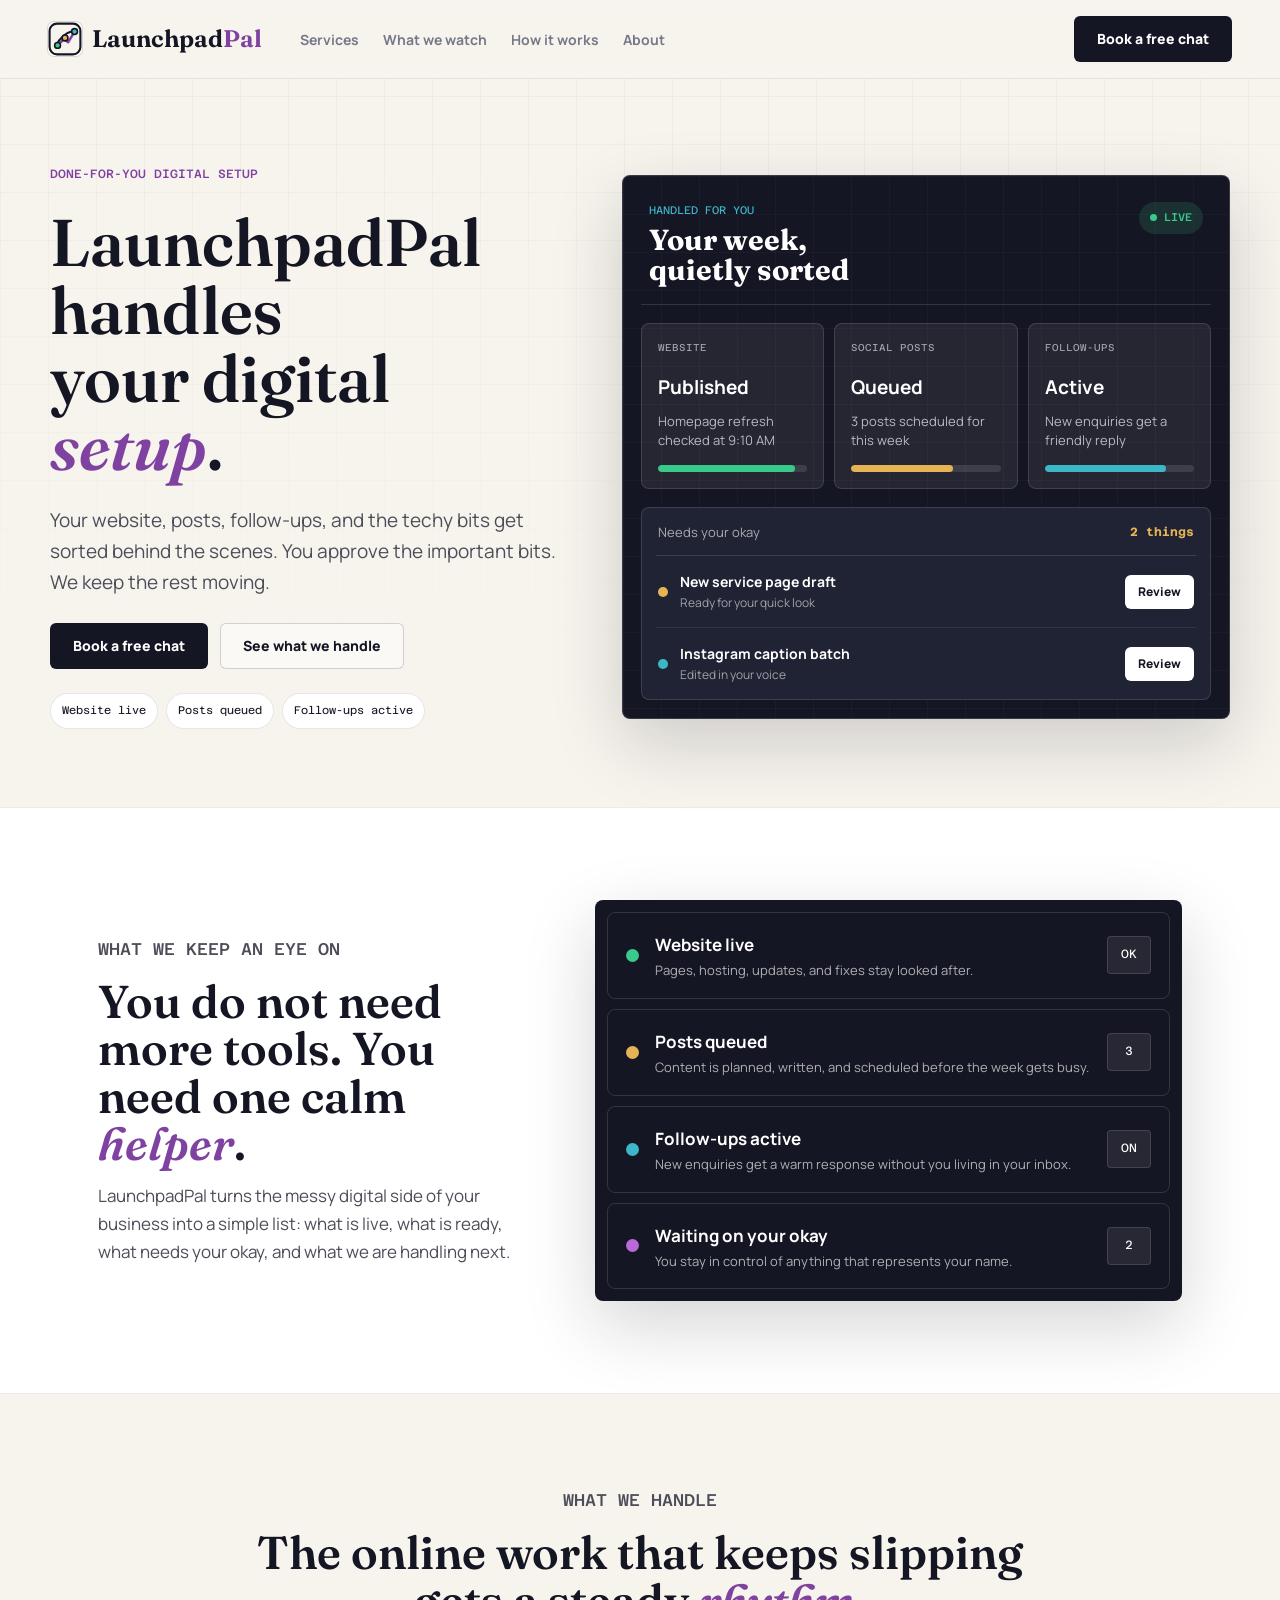
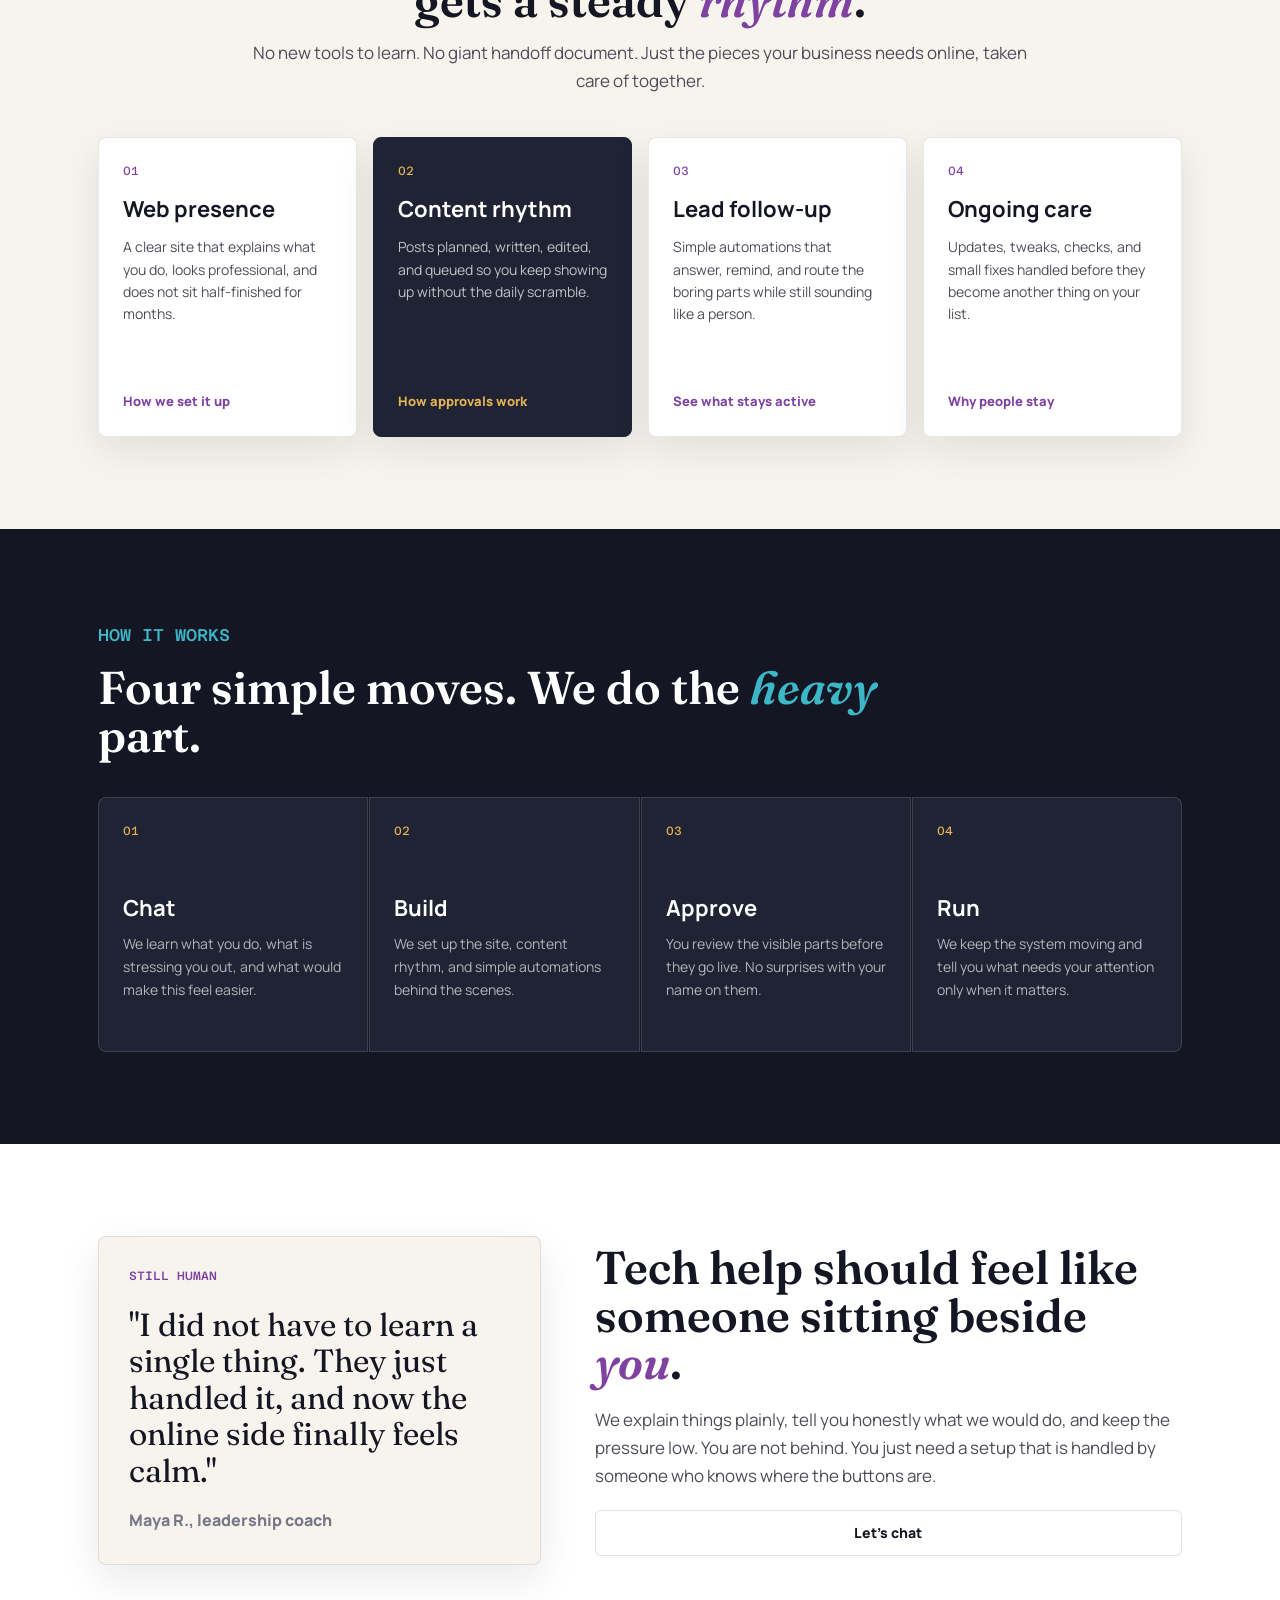
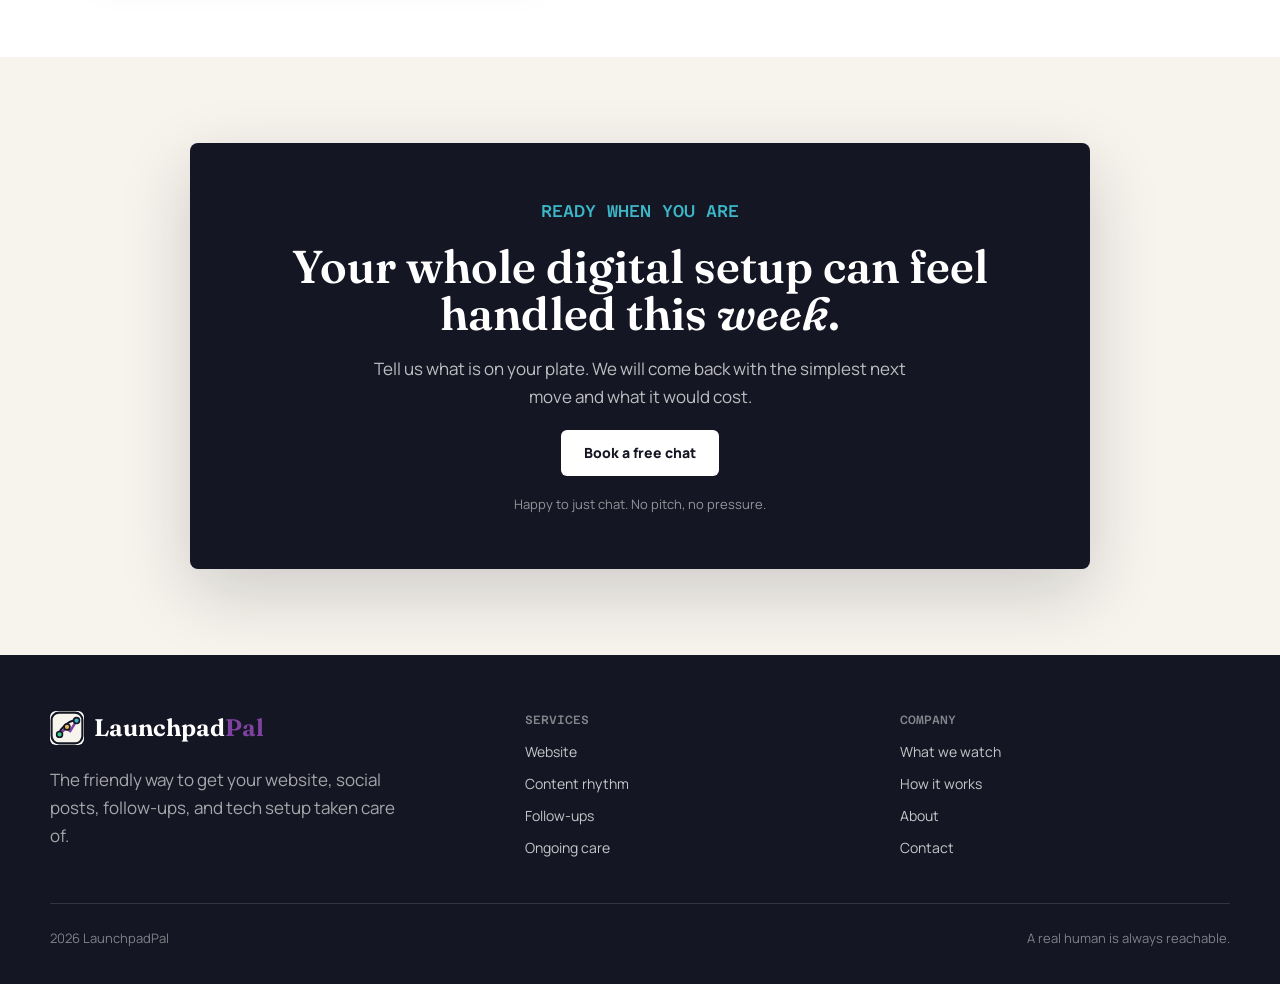
==== commit d40d26c1: "fix: update logo and brand voice" ====
--- a/index.html
+++ b/index.html
@@ -3,8 +3,8 @@
 <head>
   <meta charset="utf-8">
   <meta name="viewport" content="width=device-width, initial-scale=1">
-  <title>LaunchPadPal - Digital setup handled for you</title>
-  <meta name="description" content="LaunchPadPal handles your website, social posts, follow-ups, and ongoing digital setup so you can stay focused on your work.">
+  <title>LaunchpadPal - Digital setup handled for you</title>
+  <meta name="description" content="LaunchpadPal handles your website, social posts, follow-ups, and the techy setup behind the scenes so you can stay focused on your work.">
   <meta name="color-scheme" content="light">
 
   <link rel="preconnect" href="https://fonts.googleapis.com">
@@ -12,18 +12,18 @@
   <link href="https://fonts.googleapis.com/css2?family=Azeret+Mono:wght@400;500&family=Fraunces:opsz,wght,SOFT@9..144,400..650,40&family=Manrope:wght@400;500;600;700&display=swap" rel="stylesheet">
 
   <link rel="stylesheet" href="css/brand.css">
-  <link rel="icon" type="image/png" href="assets/launchpad-icon.png">
+  <link rel="icon" type="image/svg+xml" href="assets/launchpadpal-mark.svg">
 </head>
 <body>
   <nav class="nav" role="navigation" aria-label="Main navigation">
-    <a href="#hero" class="nav__logo" aria-label="LaunchPadPal home">
-      <img src="assets/launchpad-icon.png" alt="" class="nav__logo-img">
-      <span class="nav__logo-text">LaunchPad<span>Pal</span></span>
+    <a href="#hero" class="nav__logo" aria-label="LaunchpadPal home">
+      <img src="assets/launchpadpal-mark.svg" alt="" class="nav__logo-img">
+      <span class="nav__logo-text">Launchpad<span>Pal</span></span>
     </a>
 
     <ul class="nav__links" role="list">
       <li><a href="#services" class="active">Services</a></li>
-      <li><a href="#control-room">Control room</a></li>
+      <li><a href="#control-room">What we watch</a></li>
       <li><a href="#how-it-works">How it works</a></li>
       <li><a href="#about">About</a></li>
     </ul>
@@ -34,30 +34,30 @@
   <header class="hero" id="hero">
     <div class="hero__inner">
       <div class="hero__copy">
-        <p class="eyebrow">Done-for-you digital operations</p>
-        <h1 class="headline-h1">LaunchPadPal handles<br>your digital <em>setup</em>.</h1>
+        <p class="eyebrow">Done-for-you digital setup</p>
+        <h1 class="headline-h1">LaunchpadPal handles<br>your digital <em>setup</em>.</h1>
         <p class="hero__body">
-          Your website, posts, follow-ups, and boring tech jobs get sorted behind the scenes.
+          Your website, posts, follow-ups, and the techy bits get sorted behind the scenes.
           You approve the important bits. We keep the rest moving.
         </p>
 
         <div class="hero__actions">
           <button class="btn btn--primary" data-open-modal>Book a free chat</button>
-          <a href="#control-room" class="btn btn--outline">See the control room</a>
-        </div>
-
-        <div class="hero__signals" aria-label="What LaunchPadPal handles">
+          <a href="#control-room" class="btn btn--outline">See what we handle</a>
+        </div>
+
+        <div class="hero__signals" aria-label="What LaunchpadPal handles">
           <span>Website live</span>
           <span>Posts queued</span>
           <span>Follow-ups active</span>
         </div>
       </div>
 
-      <section class="ops-deck" aria-label="LaunchPadPal control room preview">
+      <section class="ops-deck" aria-label="LaunchpadPal handled setup preview">
         <div class="deck-chrome">
           <div>
-            <p class="deck-kicker">Launch control</p>
-            <h2>Your week,<br>quietly handled</h2>
+            <p class="deck-kicker">Handled for you</p>
+            <h2>Your week,<br>quietly sorted</h2>
           </div>
           <span class="status-pill status-pill--live">Live</span>
         </div>
@@ -88,7 +88,7 @@
         <div class="approval-panel">
           <div class="approval-panel__top">
             <span>Needs your okay</span>
-            <strong>2 approvals</strong>
+            <strong>2 things</strong>
           </div>
           <div class="approval-row">
             <span class="approval-dot approval-dot--amber"></span>
@@ -115,11 +115,11 @@
     <section class="control-room" id="control-room">
       <div class="section-shell section-shell--split">
         <div class="section-header section-header--left">
-          <p class="eyebrow">Control room</p>
-          <h2 class="headline-h2">You do not need more dashboards. You need one calm <em>operator</em>.</h2>
+          <p class="eyebrow">What we keep an eye on</p>
+          <h2 class="headline-h2">You do not need more tools. You need one calm <em>helper</em>.</h2>
           <p>
-            LaunchPadPal turns the messy digital side of your business into a short list:
-            what is live, what is queued, what needs your okay, and what we are handling next.
+            LaunchpadPal turns the messy digital side of your business into a simple list:
+            what is live, what is ready, what needs your okay, and what we are handling next.
           </p>
         </div>
 
@@ -136,7 +136,7 @@
             <span class="control-icon control-icon--amber"></span>
             <div>
               <strong>Posts queued</strong>
-              <p>Content is planned, written, and scheduled before the week gets loud.</p>
+              <p>Content is planned, written, and scheduled before the week gets busy.</p>
             </div>
             <span class="board-code">3</span>
           </div>
@@ -151,7 +151,7 @@
           <div class="control-line">
             <span class="control-icon control-icon--lilac"></span>
             <div>
-              <strong>Approvals pending</strong>
+              <strong>Waiting on your okay</strong>
               <p>You stay in control of anything that represents your name.</p>
             </div>
             <span class="board-code">2</span>
@@ -259,7 +259,7 @@
     <section class="cta-section" aria-label="Book a free chat">
       <div class="cta-section__inner">
         <p class="eyebrow">Ready when you are</p>
-        <h2 class="headline-h2">Your digital setup can feel handled this <em>week</em>.</h2>
+        <h2 class="headline-h2">Your whole digital setup can feel handled this <em>week</em>.</h2>
         <p>Tell us what is on your plate. We will come back with the simplest next move and what it would cost.</p>
         <button class="btn btn--primary" data-open-modal>Book a free chat</button>
         <span>Happy to just chat. No pitch, no pressure.</span>
@@ -270,9 +270,9 @@
   <footer class="footer">
     <div class="footer__inner">
       <div>
-        <a href="#hero" class="nav__logo footer__logo" aria-label="LaunchPadPal home">
-          <img src="assets/launchpad-icon.png" alt="" class="nav__logo-img">
-          <span class="nav__logo-text">LaunchPad<span>Pal</span></span>
+        <a href="#hero" class="nav__logo footer__logo" aria-label="LaunchpadPal home">
+          <img src="assets/launchpadpal-mark.svg" alt="" class="nav__logo-img">
+          <span class="nav__logo-text">Launchpad<span>Pal</span></span>
         </a>
         <p>The friendly way to get your website, social posts, follow-ups, and tech setup taken care of.</p>
       </div>
@@ -287,7 +287,7 @@
 
       <div class="footer__col">
         <strong>Company</strong>
-        <a href="#control-room">Control room</a>
+        <a href="#control-room">What we watch</a>
         <a href="#how-it-works">How it works</a>
         <a href="#about">About</a>
         <button data-open-modal>Contact</button>
@@ -295,7 +295,7 @@
     </div>
 
     <div class="footer__bottom">
-      <span>2026 LaunchPadPal</span>
+      <span>2026 LaunchpadPal</span>
       <span>A real human is always reachable.</span>
     </div>
   </footer>
--- a/css/brand.css
+++ b/css/brand.css
@@ -1,5 +1,5 @@
 /* ============================================================
-   LaunchPadPal - Operations Deck system
+   LaunchpadPal - Operations Deck system
    Premium calm control-room identity for a done-for-you studio.
    ============================================================ */
 
@@ -125,11 +125,11 @@
 }
 
 .nav__logo-img {
-  background: var(--ink);
+  background: var(--paper);
   border-radius: var(--radius-md);
-  height: 30px;
-  padding: 4px;
-  width: 30px;
+  box-shadow: 0 0 0 1px rgba(21, 22, 35, 0.12);
+  height: 34px;
+  width: 34px;
 }
 
 .nav__logo-text {
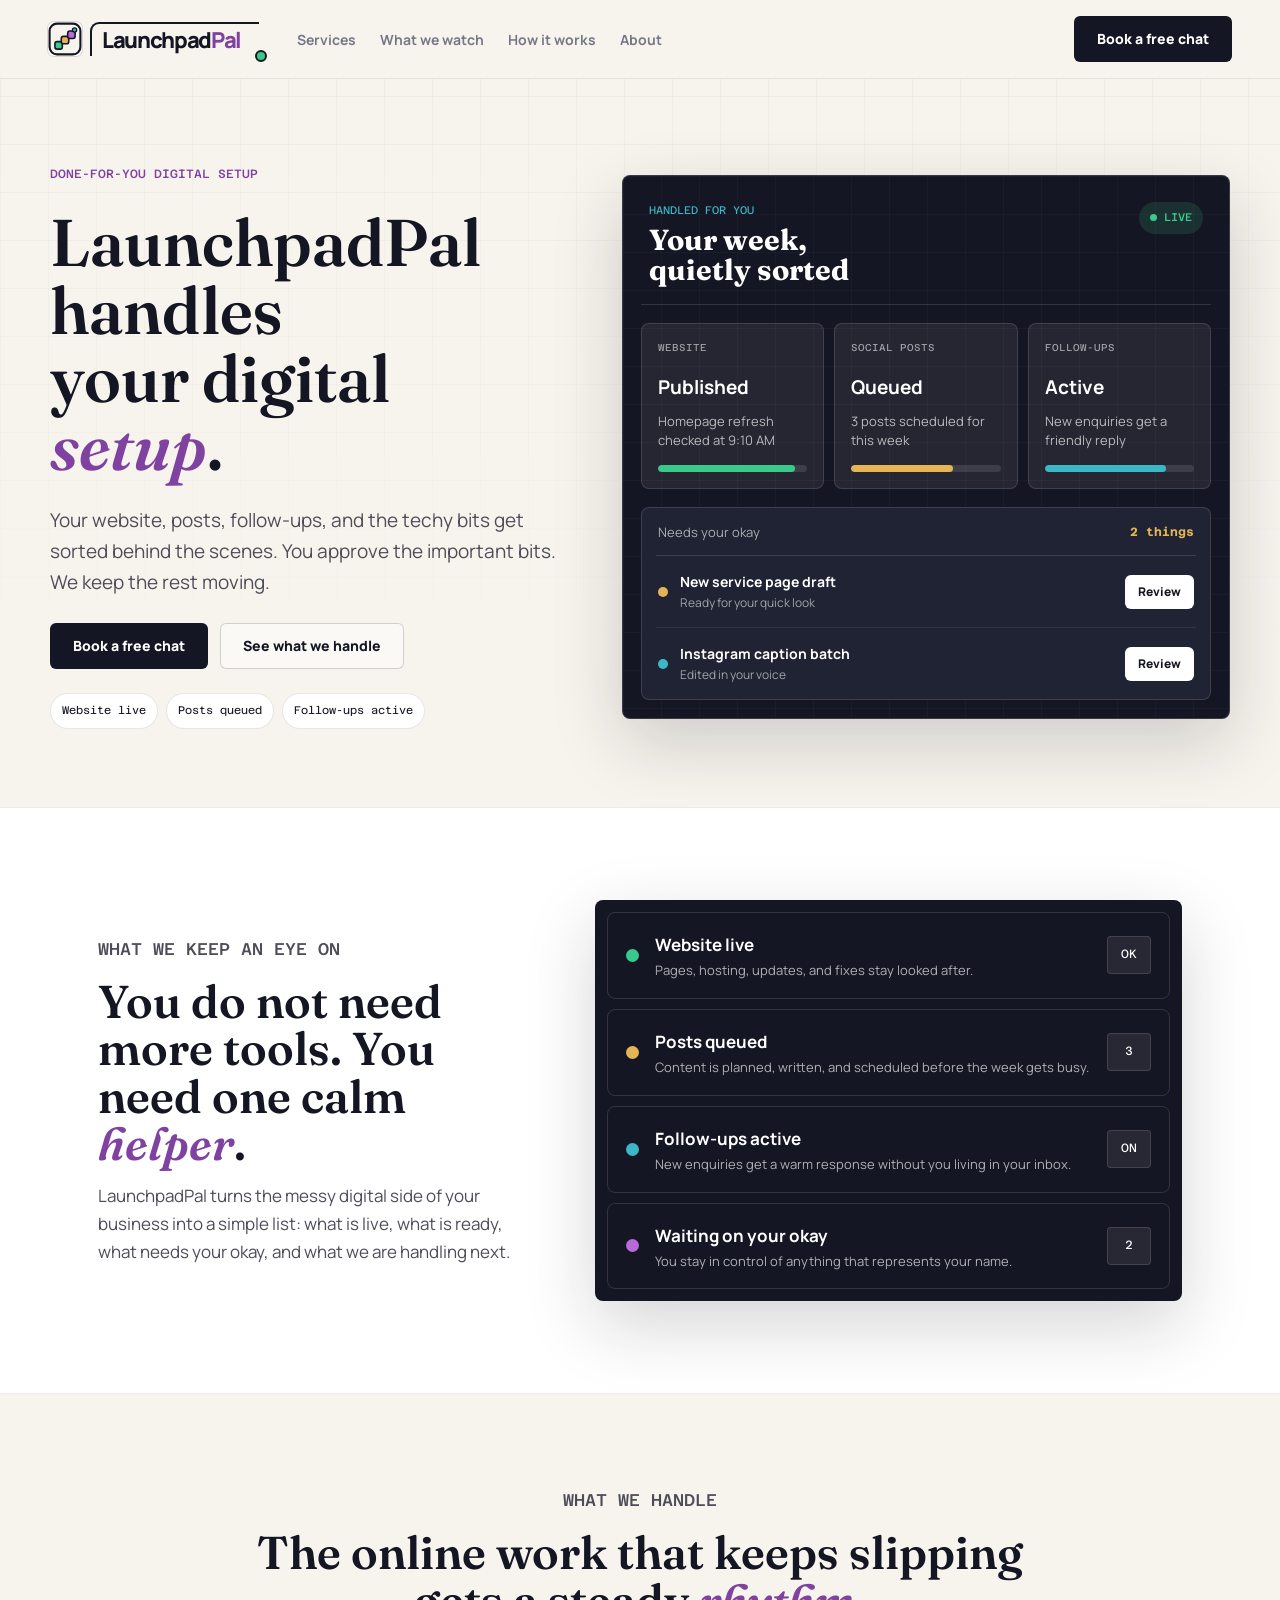
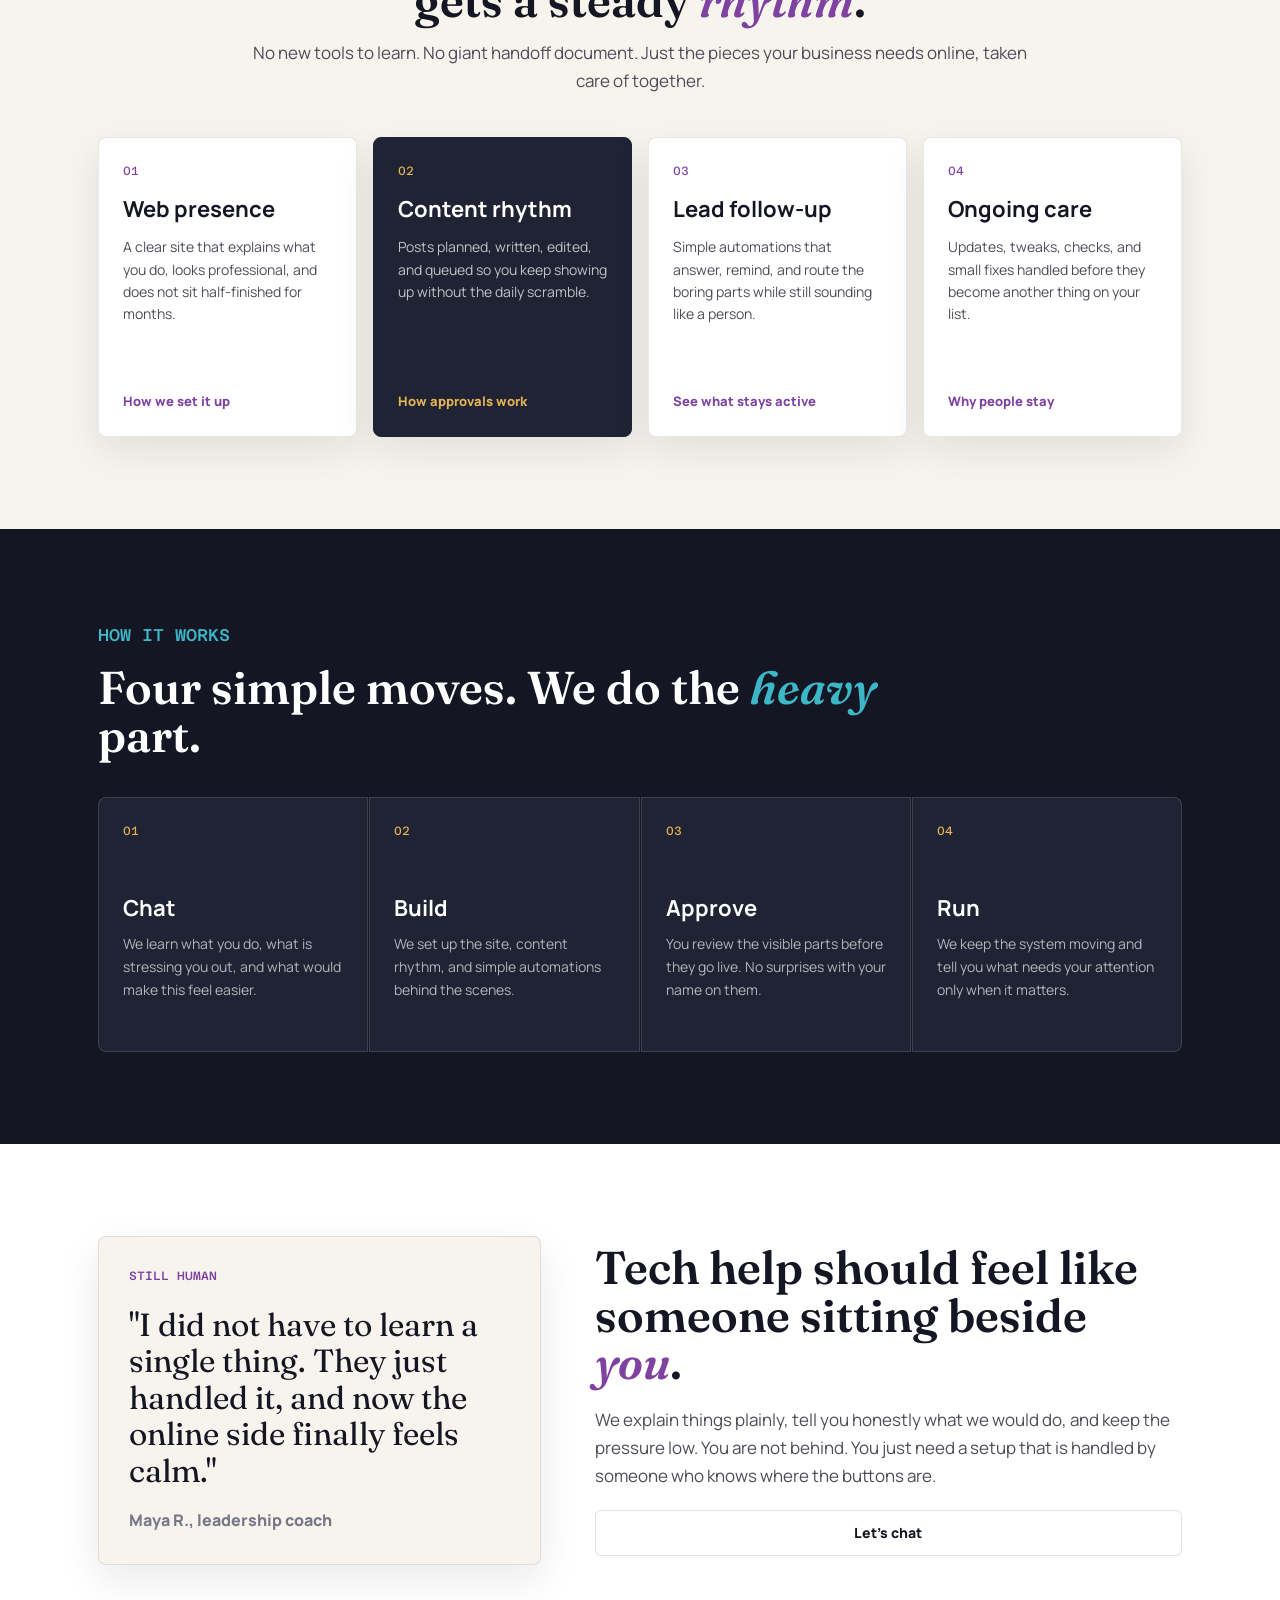
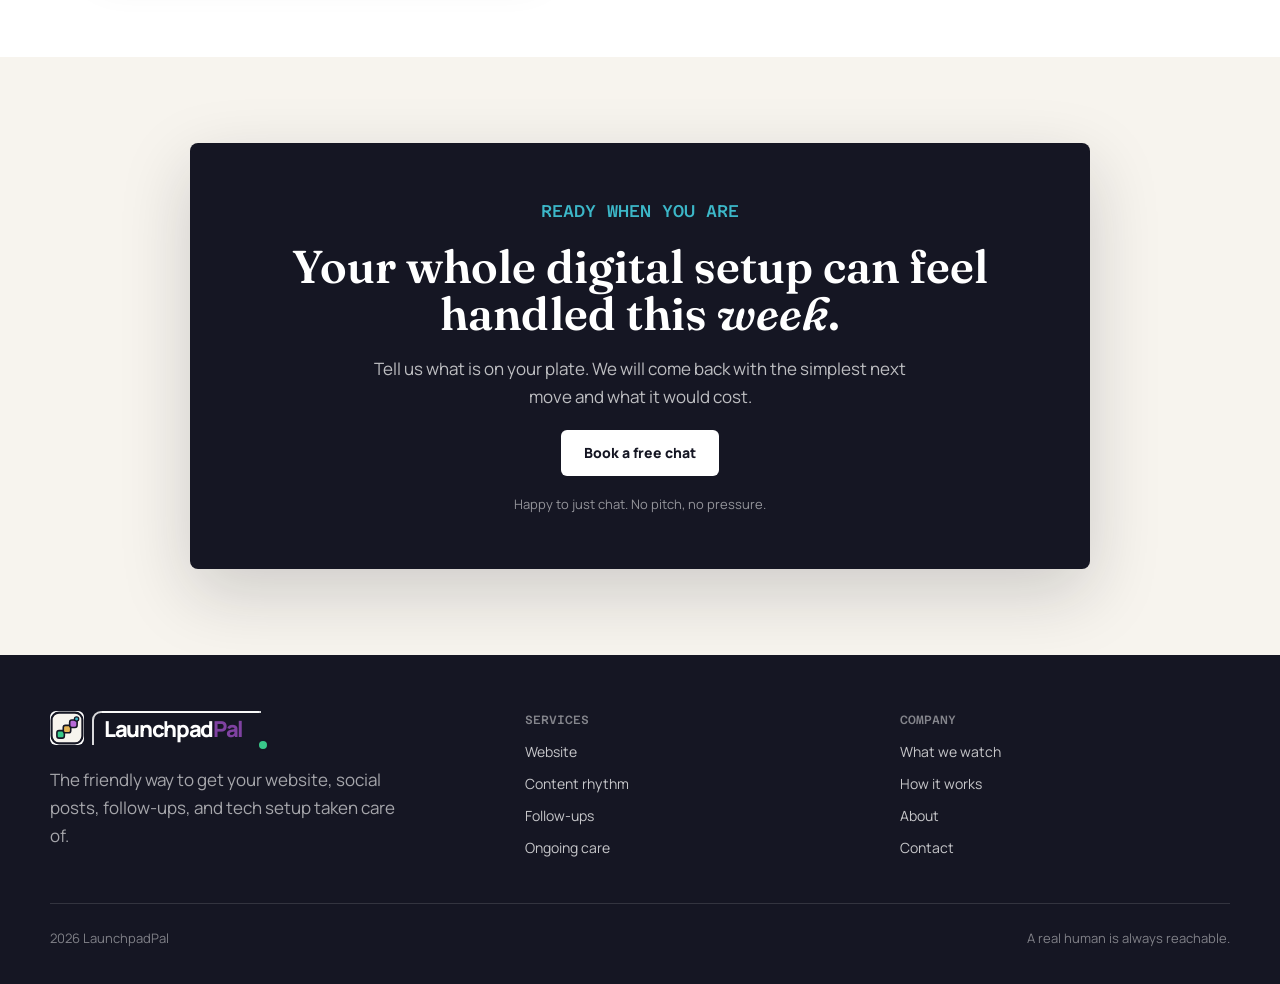
==== commit 05b96b27: "feat: apply selected D4 logo lockup" ====
--- a/index.html
+++ b/index.html
@@ -18,7 +18,10 @@
   <nav class="nav" role="navigation" aria-label="Main navigation">
     <a href="#hero" class="nav__logo" aria-label="LaunchpadPal home">
       <img src="assets/launchpadpal-mark.svg" alt="" class="nav__logo-img">
-      <span class="nav__logo-text">Launchpad<span>Pal</span></span>
+      <span class="nav__wordmark" aria-hidden="true">
+        <span class="nav__logo-text">Launchpad<span>Pal</span></span>
+        <span class="wordmark-node"></span>
+      </span>
     </a>
 
     <ul class="nav__links" role="list">
@@ -272,7 +275,10 @@
       <div>
         <a href="#hero" class="nav__logo footer__logo" aria-label="LaunchpadPal home">
           <img src="assets/launchpadpal-mark.svg" alt="" class="nav__logo-img">
-          <span class="nav__logo-text">Launchpad<span>Pal</span></span>
+          <span class="nav__wordmark" aria-hidden="true">
+            <span class="nav__logo-text">Launchpad<span>Pal</span></span>
+            <span class="wordmark-node"></span>
+          </span>
         </a>
         <p>The friendly way to get your website, social posts, follow-ups, and tech setup taken care of.</p>
       </div>
--- a/css/brand.css
+++ b/css/brand.css
@@ -120,7 +120,7 @@
 .nav__logo {
   align-items: center;
   display: inline-flex;
-  gap: 10px;
+  gap: 8px;
   min-width: max-content;
 }
 
@@ -132,11 +132,45 @@
   width: 34px;
 }
 
+.nav__wordmark {
+  align-items: center;
+  border: 2px solid var(--ink);
+  border-right: 0;
+  border-bottom: 0;
+  border-radius: 9px 0 0 0;
+  display: inline-flex;
+  min-height: 34px;
+  padding: 3px 18px 3px 10px;
+  position: relative;
+}
+
+.nav__wordmark::after {
+  background: var(--ink);
+  content: "";
+  height: 2px;
+  left: 8px;
+  position: absolute;
+  right: 2px;
+  top: -2px;
+}
+
+.wordmark-node {
+  background: var(--live-green);
+  border: 2px solid var(--ink);
+  border-radius: 50%;
+  bottom: -6px;
+  height: 12px;
+  position: absolute;
+  right: -8px;
+  width: 12px;
+}
+
 .nav__logo-text {
   color: var(--ink);
-  font-family: var(--font-display);
-  font-size: 24px;
-  font-weight: 650;
+  font-family: var(--font-sans);
+  font-size: 22px;
+  font-weight: 800;
+  letter-spacing: -0.06em;
   line-height: 1;
 }
 
@@ -758,6 +792,18 @@
   display: grid;
   gap: 46px;
   grid-template-columns: 1.3fr 1fr 1fr;
+}
+
+.footer__logo .nav__logo-img {
+  background: var(--paper);
+}
+
+.footer__logo .nav__wordmark {
+  border-color: rgba(255,255,255,0.84);
+}
+
+.footer__logo .nav__wordmark::after {
+  background: rgba(255,255,255,0.84);
 }
 
 .footer__logo .nav__logo-text { color: var(--paper); }
